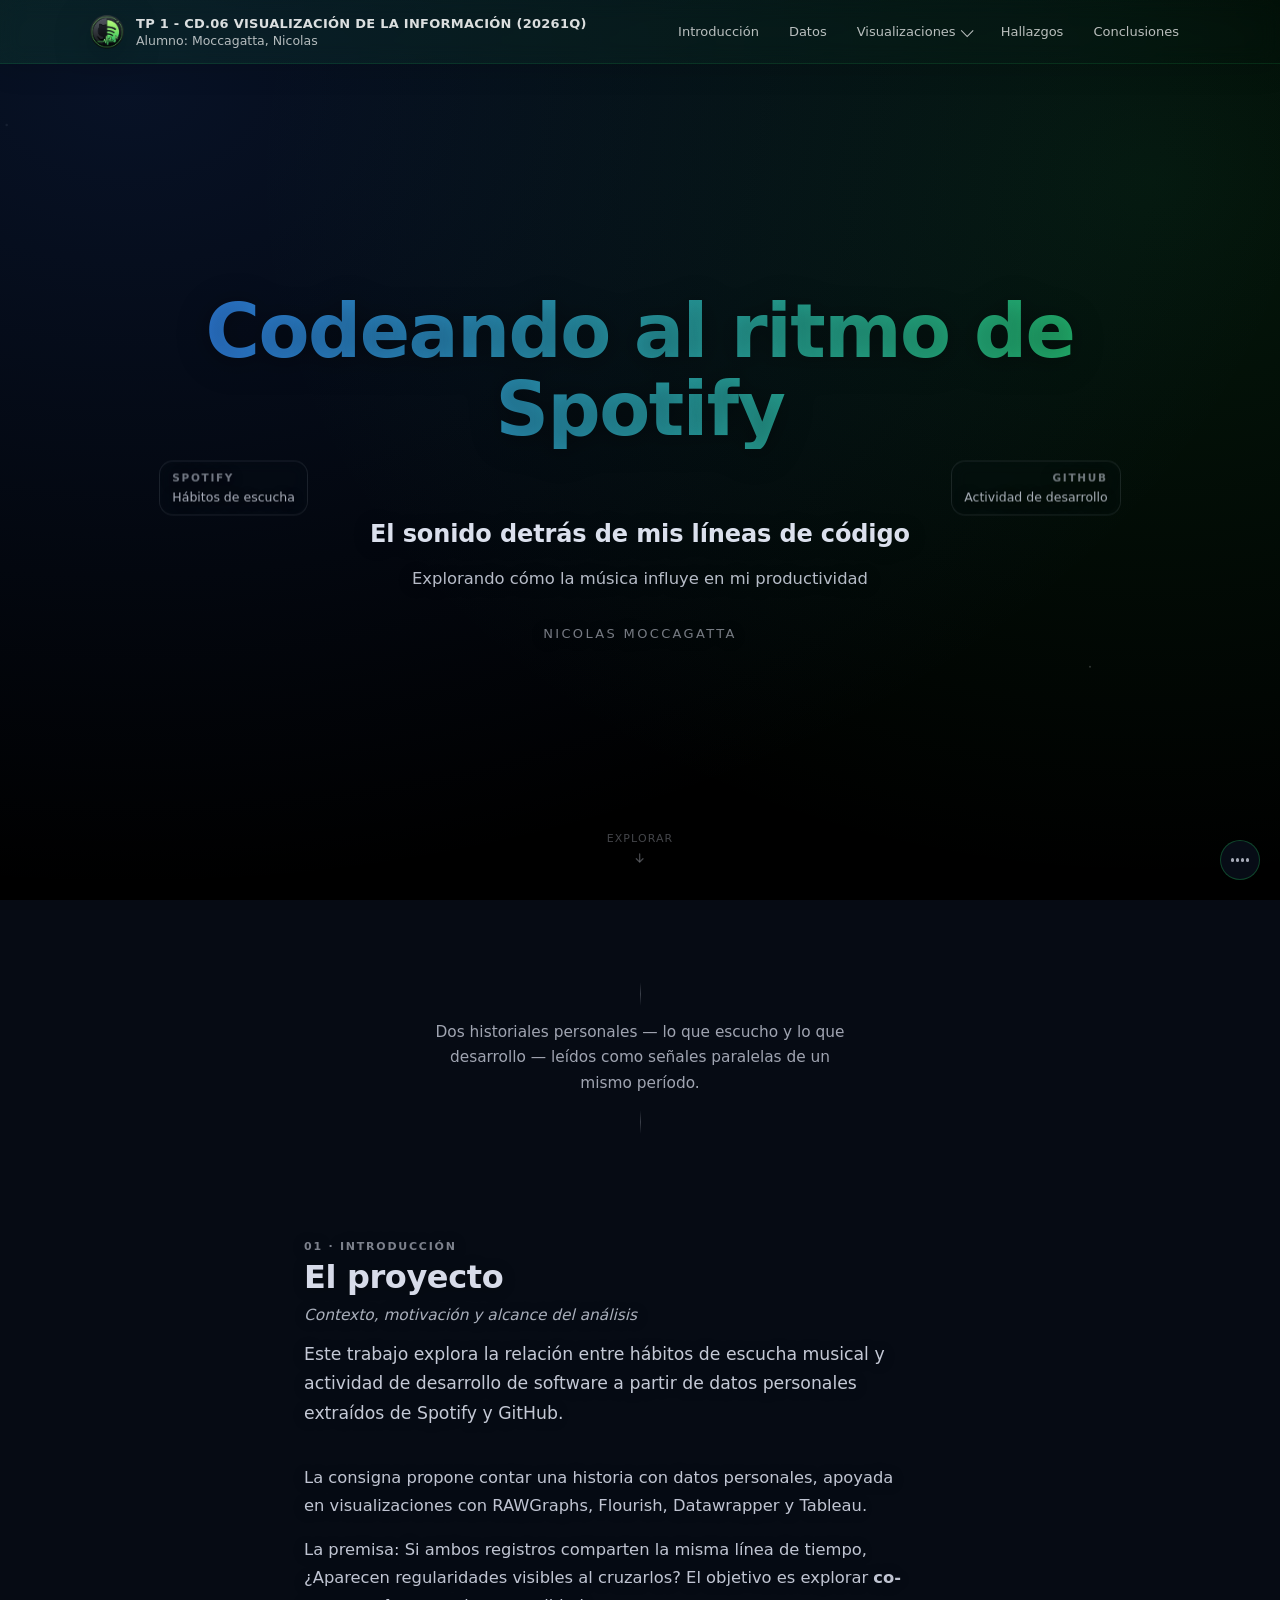
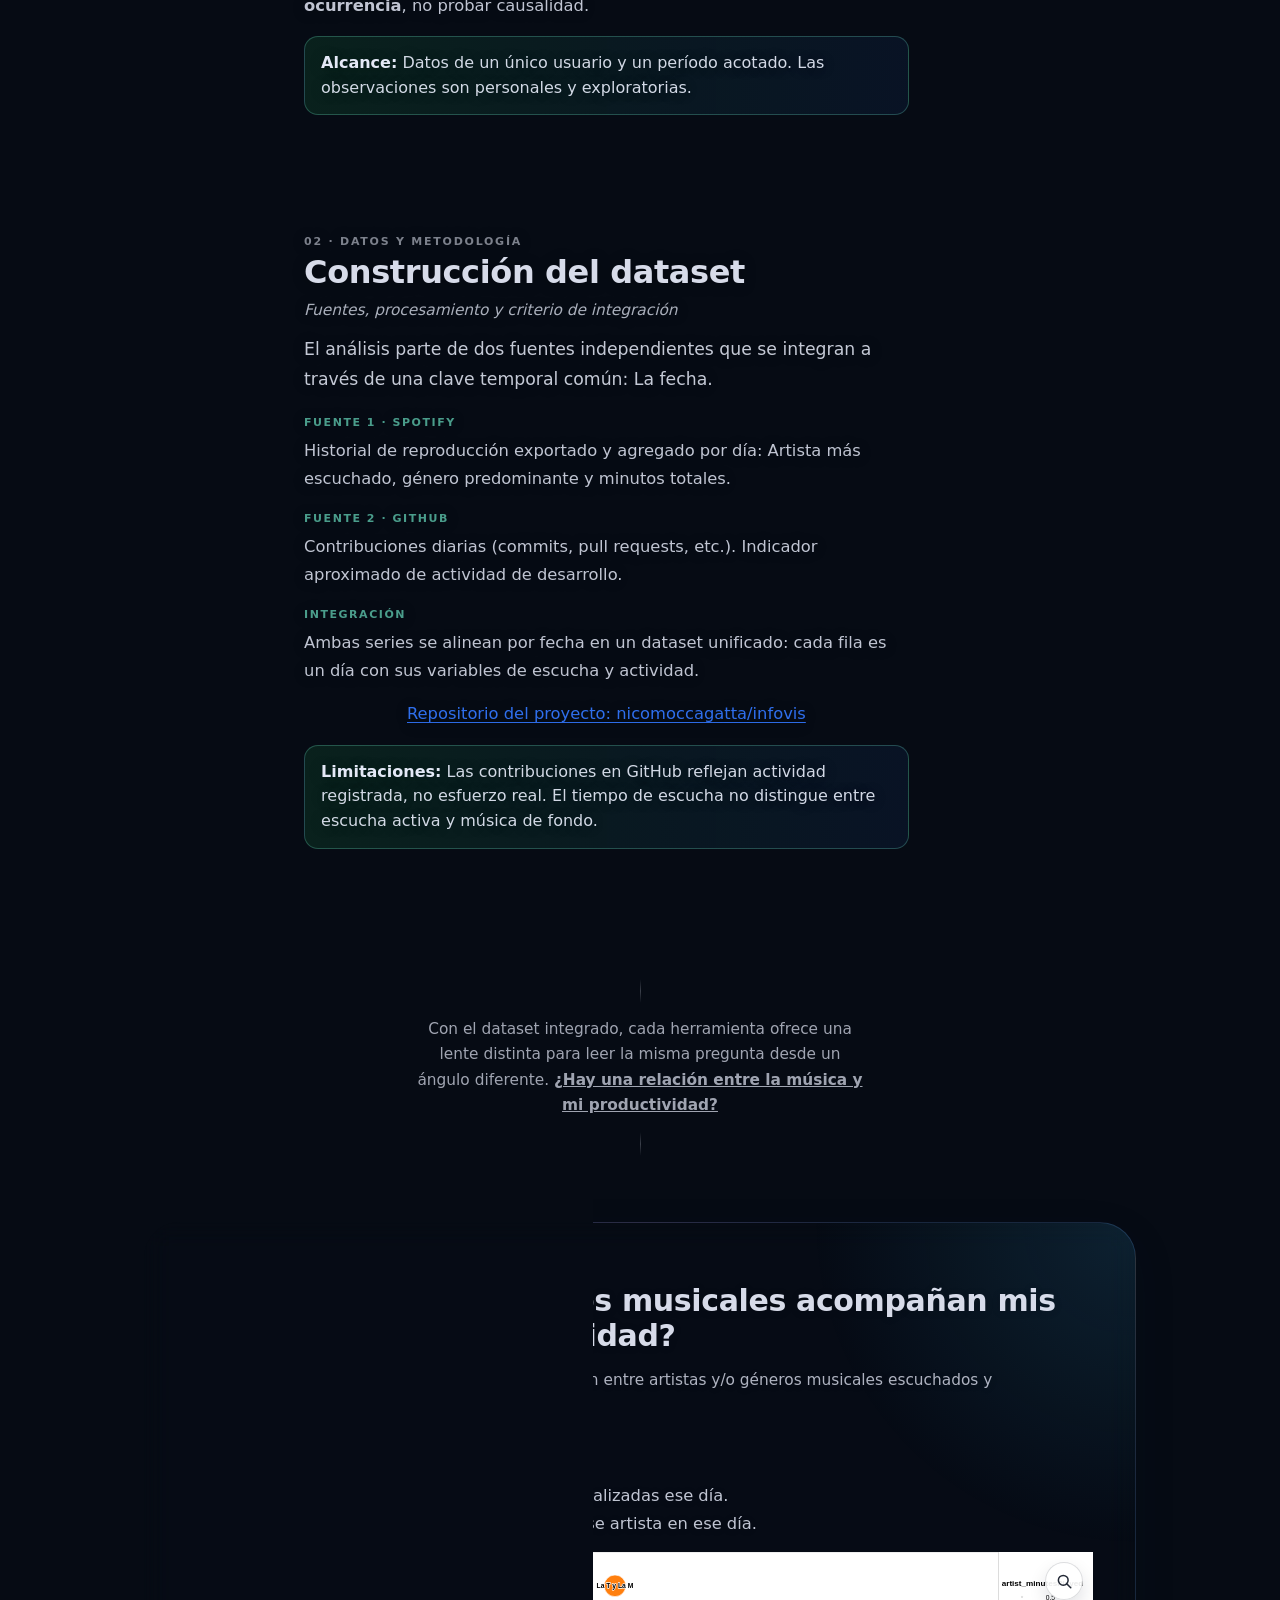
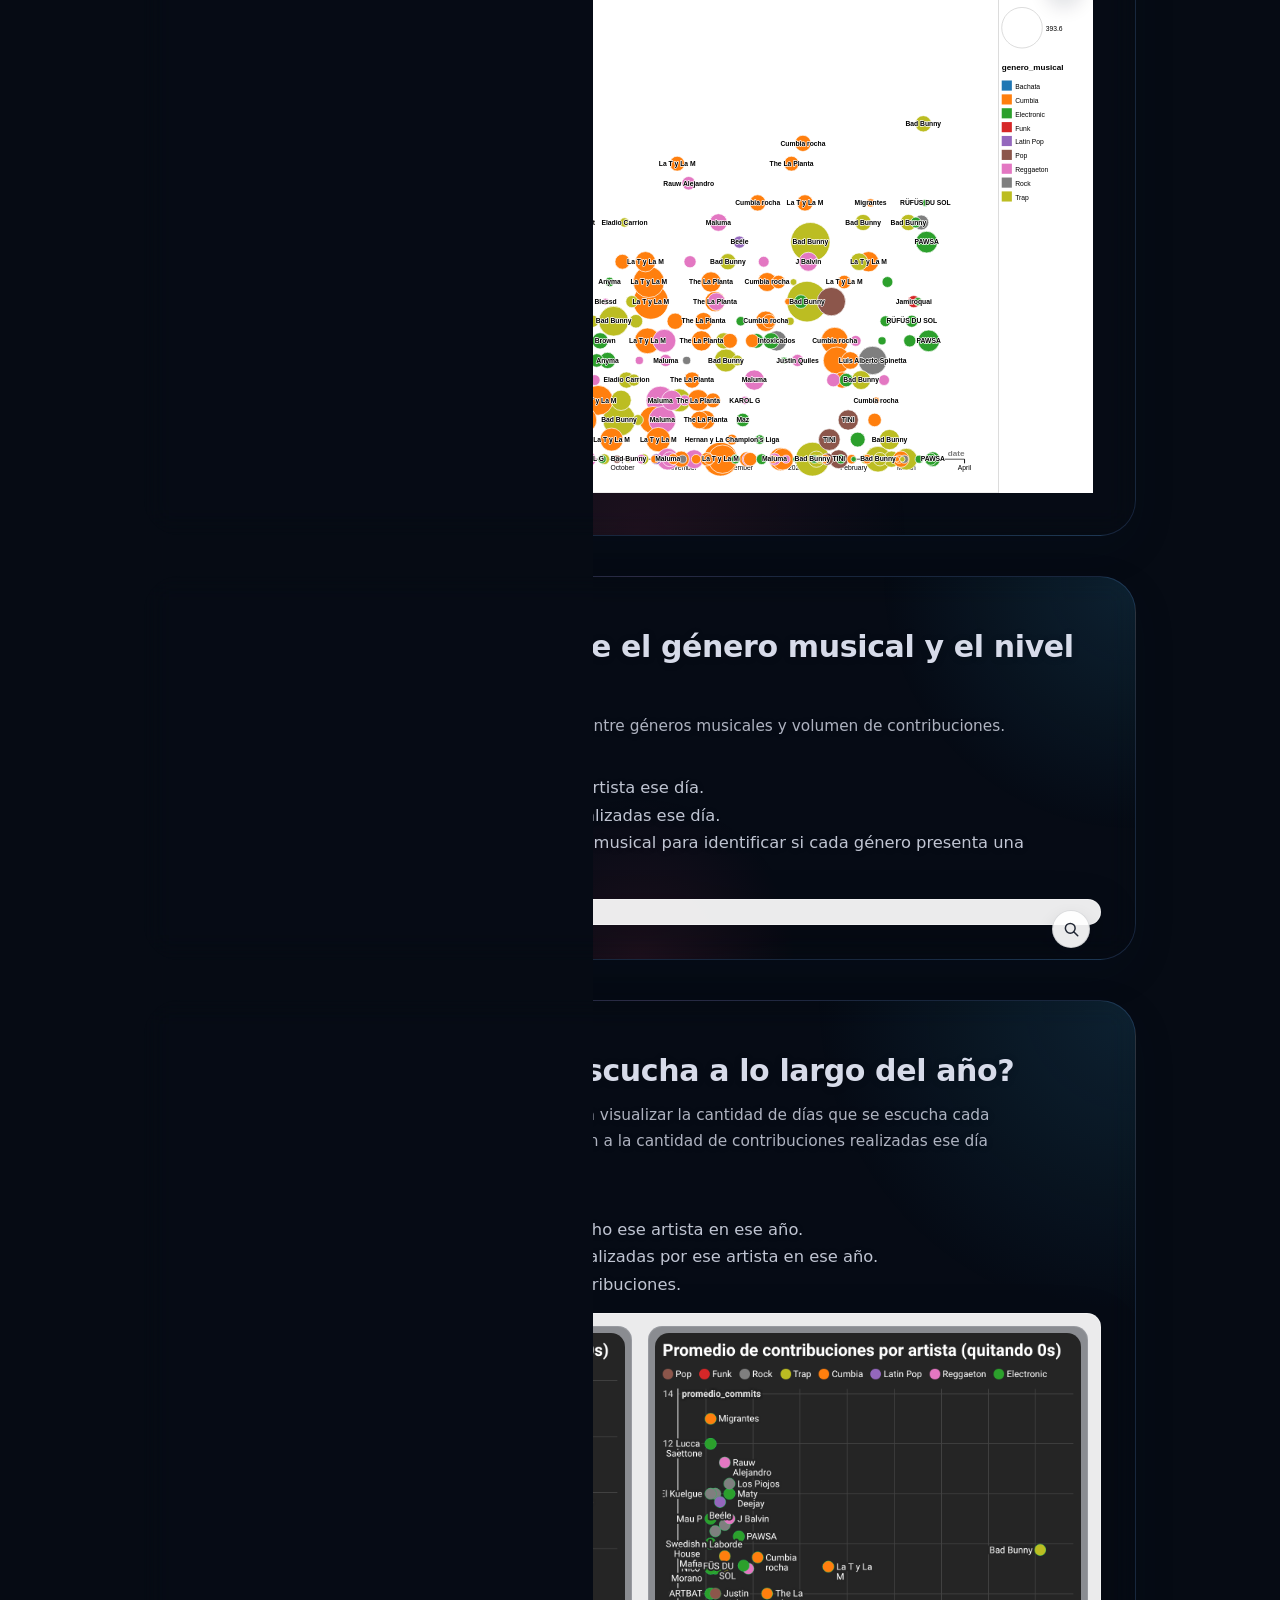
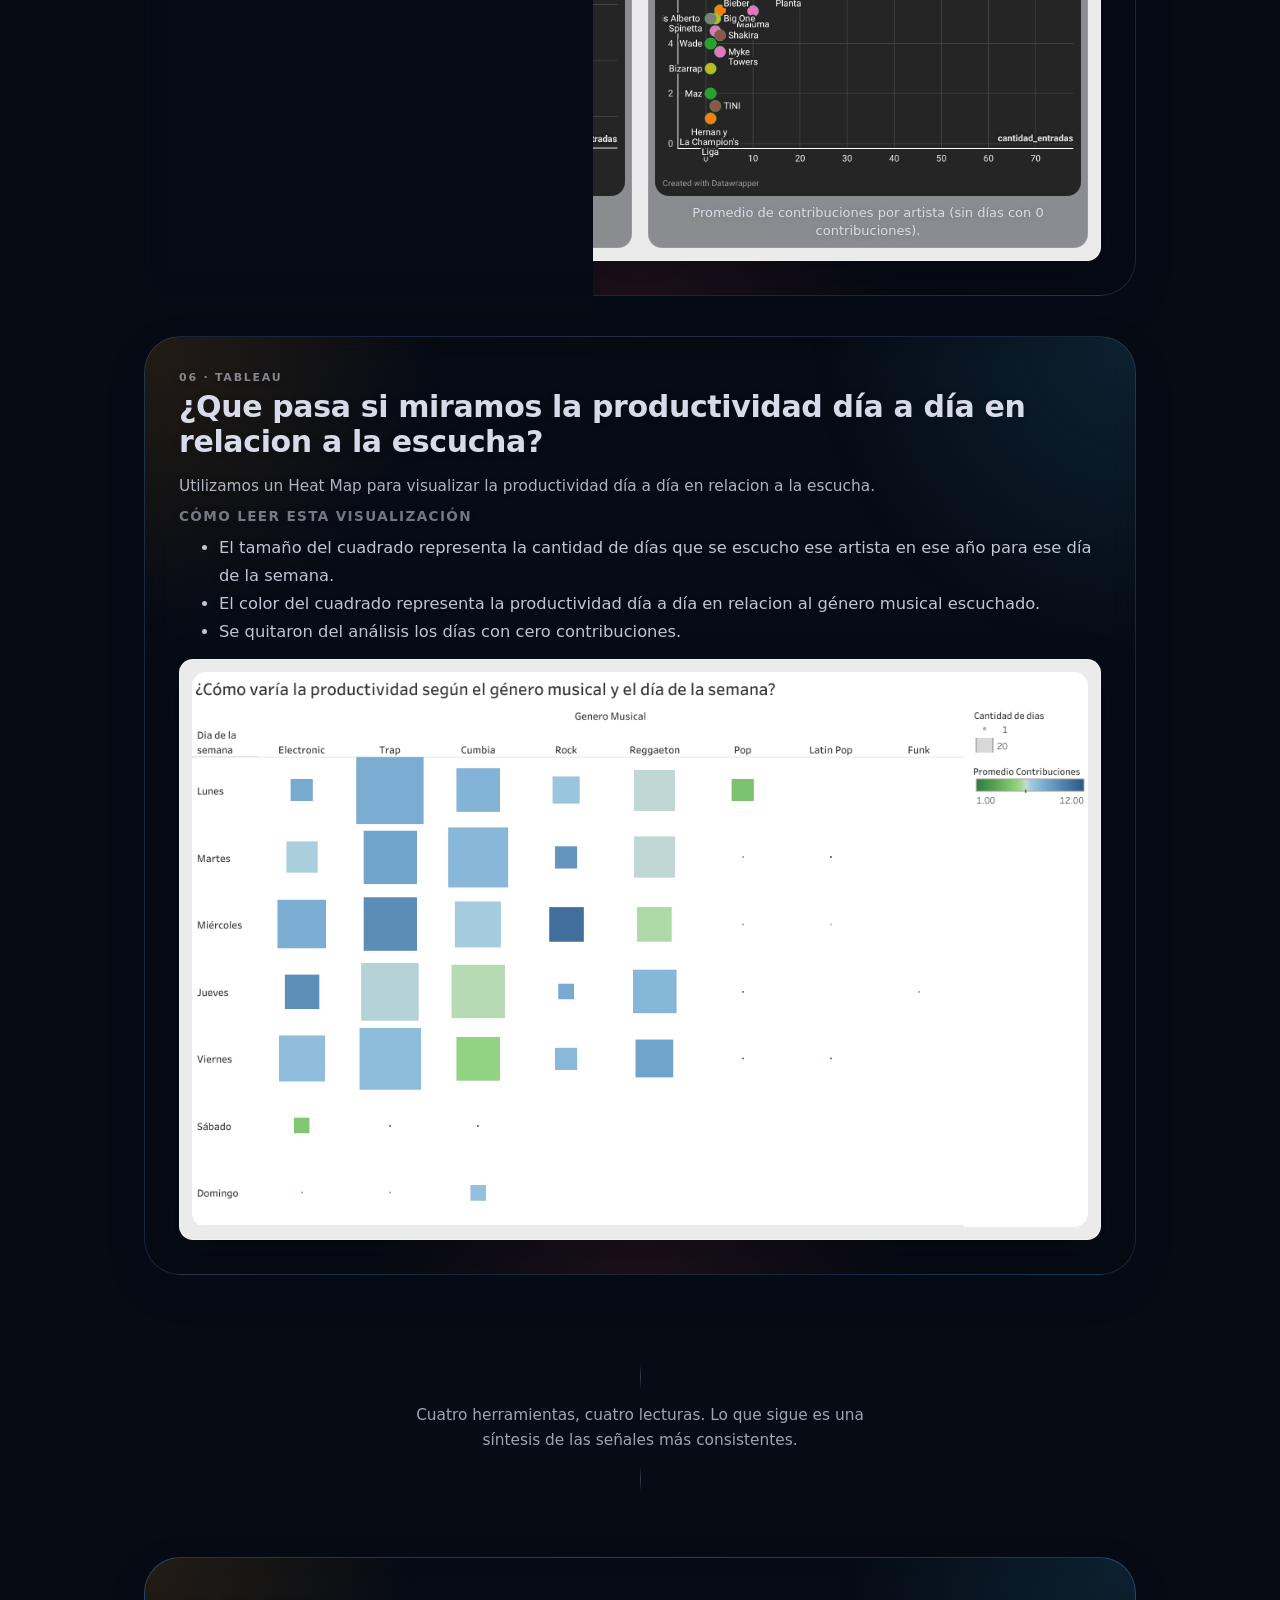
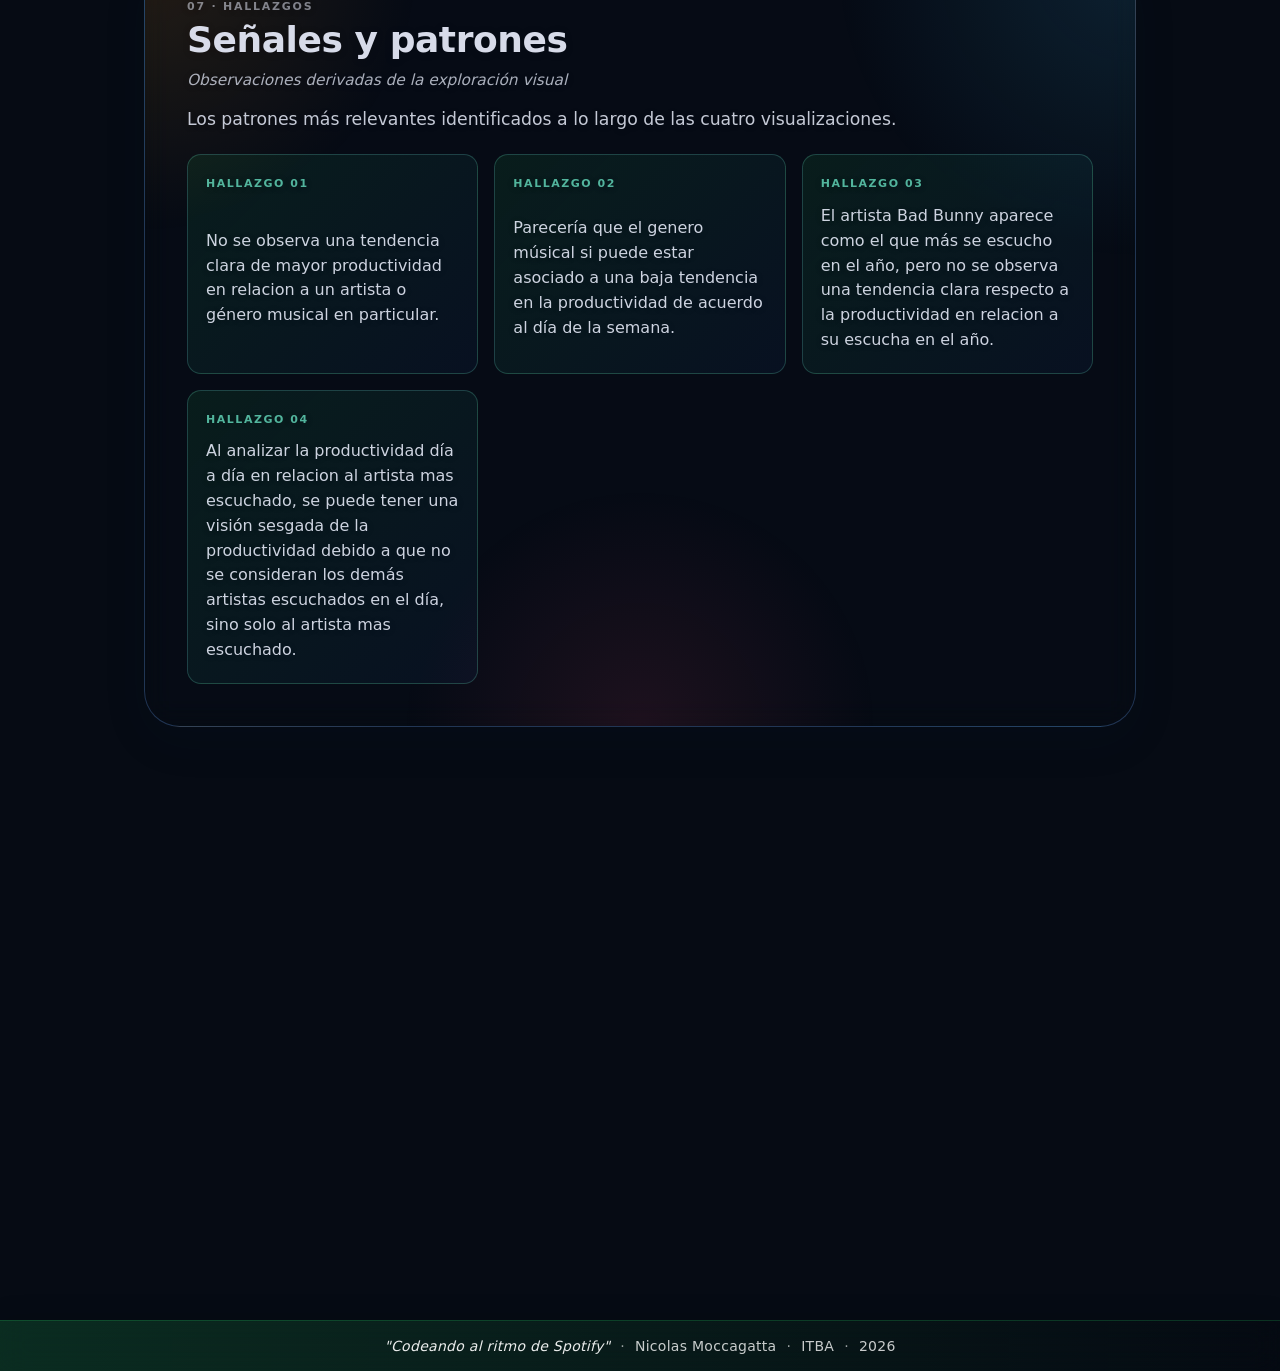
==== TP1/index.html @ 8cb349ee "Reorganize folders" ====
<!DOCTYPE html>
<html lang="es">
  <head>
    <meta charset="UTF-8" />
    <meta name="viewport" content="width=device-width, initial-scale=1.0" />
    <title>TP 1 - CD.06 Visualización de la Información (20261Q)</title>
    <link rel="icon" type="image/png" href="Assets/logo.png" sizes="32x32" />
    <link rel="stylesheet" href="../../styles.css">
    <style>
      :root {
        --bg: #060b14;
        --text: rgba(233, 238, 252, 0.92);
        --accent: #2f6fed;
        --shadow: 0 14px 40px rgba(10, 20, 40, 0.14);
        --topbar-h: 64px;
      }

      * {
        box-sizing: border-box;
      }

      body {
        margin: 0;
        min-height: 100vh;
        padding: var(--topbar-h) 0 24px;
        background-color: var(--bg);
        background-image: radial-gradient(1200px 800px at 10% 10%, rgba(47, 111, 237, 0.16), transparent),
          radial-gradient(900px 700px at 90% 20%, rgba(34, 197, 94, 0.12), transparent),
          url("Assets/bg.svg");
        background-size: auto, auto, cover;
        background-position: 0 0, 0 0, center;
        background-repeat: no-repeat, no-repeat, no-repeat;
        background-attachment: scroll, scroll, fixed;
        color: var(--text);
        font-family: ui-sans-serif, system-ui, -apple-system, Segoe UI, Roboto, Helvetica, Arial;
      }

      html {
        scroll-behavior: smooth;
        scroll-padding-top: var(--topbar-h);
      }

      ul {
        list-style-type: disc;
        margin: 0;
      }

      @media (max-width: 720px) {
        body {
          /* En móviles suele ignorarse/ser incómodo `background-attachment: fixed` */
          background-attachment: scroll, scroll, scroll;
        }
      }

      .slideshow {
        width: 80vw;
        margin: 0 auto;
      }

      .hero-intro {
        width: 100%;
        min-height: calc(100vh - var(--topbar-h) - 28px);
        position: relative;
        display: grid;
        align-content: center;
        justify-items: center;
        text-align: center;
        gap: 24px;
        padding: clamp(36px, 5vw, 72px) clamp(16px, 2.8vw, 28px) clamp(70px, 10vw, 104px);
        color: rgba(233, 238, 252, 0.92);
        text-shadow: 0 2px 20px rgba(0, 0, 0, 0.24);
      }

      .hero-intro .hero-secondary {
        width: min(760px, 100%);
        margin: 46px auto 0;
        display: grid;
        gap: 16px;
        justify-items: center;
        will-change: transform, opacity;
        animation: coverTitleIn 700ms cubic-bezier(0.22, 1, 0.36, 1) 350ms both;
      }

      .hero-intro .hero-hook {
        margin: 0;
        max-width: 34ch;
        font-size: clamp(18px, 2.1vw, 24px);
        line-height: 1.28;
        font-weight: 660;
        color: rgba(233, 238, 252, 0.94);
        letter-spacing: -0.005em;
        text-wrap: balance;
      }

      .hero-intro .hero-description {
        margin: 0;
        max-width: 52ch;
        font-size: clamp(14px, 1.28vw, 17px);
        line-height: 1.62;
        font-weight: 450;
        color: rgba(233, 238, 252, 0.78);
        text-wrap: pretty;
      }

      .hero-intro .hero-signature {
        margin: 18px 0 0;
        font-size: clamp(12px, 1.05vw, 13px);
        line-height: 1.3;
        font-weight: 520;
        letter-spacing: 0.18em;
        text-transform: uppercase;
        color: rgba(233, 238, 252, 0.5);
      }

      .hero-intro .cover-title {
        filter: drop-shadow(0 4px 16px rgba(0, 0, 0, 0.22));
      }

      .hero-rail {
        position: absolute;
        top: 50%;
        transform: translateY(-50%);
        display: grid;
        gap: 6px;
        padding: 10px 12px;
        border-radius: 14px;
        border: 1px solid rgba(233, 238, 252, 0.10);
        background: rgba(11, 18, 32, 0.11);
        backdrop-filter: blur(8px);
        text-align: left;
      }

      .hero-rail-left {
        left: clamp(8px, 1.2vw, 16px);
      }

      .hero-rail-right {
        right: clamp(8px, 1.2vw, 16px);
        text-align: right;
      }

      .hero-rail-label {
        margin: 0;
        font-size: 10.5px;
        letter-spacing: 0.16em;
        text-transform: uppercase;
        color: rgba(233, 238, 252, 0.48);
        font-weight: 650;
      }

      .hero-rail-value {
        margin: 0;
        font-size: 12.5px;
        color: rgba(233, 238, 252, 0.72);
        font-weight: 540;
      }

      .hero-scroll {
        position: absolute;
        left: 50%;
        bottom: clamp(14px, 2.2vw, 24px);
        transform: translateX(-50%);
        display: grid;
        justify-items: center;
        align-items: center;
        gap: 5px;
        padding: 2px 4px;
        color: rgba(233, 238, 252, 0.58);
        font-size: 11px;
        letter-spacing: 0.10em;
        text-transform: uppercase;
        font-weight: 520;
        text-decoration: none;
        cursor: pointer;
        transition: transform 160ms ease, color 160ms ease, opacity 160ms ease;
        opacity: 0.5;
      }

      .hero-scroll:hover {
        transform: translateX(-50%) translateY(-1px);
        color: rgba(233, 238, 252, 0.84);
        opacity: 0.82;
      }

      .hero-scroll:focus-visible {
        outline: 2px solid rgba(233, 238, 252, 0.34);
        outline-offset: 3px;
      }

      .hero-scroll svg {
        width: 16px;
        height: 16px;
        animation: heroScrollHint 2.2s ease-in-out infinite;
      }

      .topbar {
        position: fixed;
        top: 0;
        left: 0;
        right: 0;
        z-index: 50;
        height: var(--topbar-h);
        pointer-events: none; /* solo el contenido interno interactúa */
        background: linear-gradient(90deg, rgba(34, 197, 94, 0.18), rgba(0, 0, 0, 0.08));
        backdrop-filter: blur(14px);
        box-shadow: 0 18px 60px rgba(0, 0, 0, 0.22);
        border-bottom: 1px solid rgba(34, 197, 94, 0.22);
        transition: background 220ms ease, box-shadow 220ms ease, border-color 220ms ease,
          backdrop-filter 220ms ease;
      }

      body.at-top .topbar {
        background: linear-gradient(90deg, rgba(34, 197, 94, 0.10), rgba(0, 0, 0, 0.04));
        box-shadow: 0 8px 26px rgba(0, 0, 0, 0.12);
        border-bottom: 1px solid rgba(34, 197, 94, 0.14);
        backdrop-filter: blur(10px);
      }

      .topbar-inner {
        pointer-events: auto;
        height: 100%;
        width: 100%;
        max-width: 1100px;
        margin: 0 auto;
        display: flex;
        align-items: center;
        justify-content: space-between;
        gap: 14px;
      }

      .topbar-brand {
        display: flex;
        align-items: center;
        gap: 12px;
        min-width: 420px;
      }

      .topbar-logo {
        width: 34px;
        height: 34px;
        flex: 0 0 auto;
        object-fit: contain;
        filter: drop-shadow(0 8px 18px rgba(0, 0, 0, 0.25));
      }

      .topbar-brand-text {
        display: flex;
        flex-direction: column;
        gap: 2px;
      }

      .topbar-brand strong {
        font-size: 13px;
        letter-spacing: 0.02em;
        text-transform: uppercase;
        color: rgba(255, 255, 255, 0.86);
      }

      .topbar-brand span {
        font-size: 12.5px;
        color: rgba(255, 255, 255, 0.7);
      }

      .topbar-links {
        display: flex;
        flex-wrap: wrap;
        justify-content: flex-end;
        gap: 8px;
        align-items: center;
      }

      .topbar-link {
        padding: 8px 10px;
        border-radius: 999px;
        color: rgba(255, 255, 255, 0.86);
        text-decoration: none;
        border: 1px solid rgba(255, 255, 255, 0);
        transition: background 180ms ease, border-color 180ms ease, color 180ms ease;
        font-size: 13px;
        white-space: nowrap;
      }

      body.at-top .topbar-link {
        color: rgba(255, 255, 255, 0.72);
      }

      .topbar-link:hover {
        background: rgba(34, 197, 94, 0.14);
        border-color: rgba(34, 197, 94, 0.30);
      }

      .topbar-link:focus-visible {
        outline: 2px solid rgba(34, 197, 94, 0.55);
        outline-offset: 3px;
      }

      .topbar-dropdown {
        position: relative;
      }

      .topbar-dropdown-trigger {
        list-style: none;
        padding: 8px 10px;
        border-radius: 999px;
        color: rgba(255, 255, 255, 0.86);
        text-decoration: none;
        border: 1px solid rgba(255, 255, 255, 0);
        transition: background 180ms ease, border-color 180ms ease, color 180ms ease;
        font-size: 13px;
        white-space: nowrap;
        cursor: pointer;
        user-select: none;
        display: inline-flex;
        align-items: center;
        gap: 6px;
      }

      .topbar-dropdown-trigger::-webkit-details-marker {
        display: none;
      }

      .topbar-dropdown-trigger::after {
        content: "";
        width: 8px;
        height: 8px;
        border-right: 1.8px solid currentColor;
        border-bottom: 1.8px solid currentColor;
        transform: rotate(45deg) translateY(-1px);
        transition: transform 140ms ease;
      }

      .topbar-dropdown[open] .topbar-dropdown-trigger::after {
        transform: rotate(-135deg) translateY(-1px);
      }

      .topbar-dropdown-trigger:hover {
        background: rgba(34, 197, 94, 0.14);
        border-color: rgba(34, 197, 94, 0.30);
      }

      .topbar-dropdown-trigger:focus-visible {
        outline: 2px solid rgba(34, 197, 94, 0.55);
        outline-offset: 3px;
      }

      .topbar-dropdown-menu {
        position: absolute;
        top: calc(100% + 8px);
        right: 0;
        min-width: 180px;
        padding: 8px;
        border-radius: 14px;
        border: 1px solid rgba(233, 238, 252, 0.14);
        background: rgba(11, 18, 32, 0.92);
        backdrop-filter: blur(12px);
        box-shadow: 0 16px 30px rgba(0, 0, 0, 0.28);
        display: grid;
        gap: 4px;
        z-index: 80;
        animation: dropdownReveal 180ms cubic-bezier(0.16, 1, 0.3, 1) both;
      }

      @keyframes dropdownReveal {
        from {
          opacity: 0;
          transform: translateY(-6px) scale(0.97);
        }
        to {
          opacity: 1;
          transform: translateY(0) scale(1);
        }
      }

      .topbar-dropdown-item {
        color: rgba(233, 238, 252, 0.84);
        text-decoration: none;
        font-size: 13px;
        line-height: 1.2;
        padding: 8px 10px;
        border-radius: 10px;
        border: 1px solid transparent;
        transition: background 140ms ease, border-color 140ms ease, color 140ms ease;
      }

      .topbar-dropdown-item:hover {
        background: rgba(34, 197, 94, 0.14);
        border-color: rgba(34, 197, 94, 0.24);
        color: rgba(255, 255, 255, 0.94);
      }

      .topbar-dropdown-item:focus-visible {
        outline: 2px solid rgba(34, 197, 94, 0.55);
        outline-offset: 2px;
      }

      body.at-top .topbar-dropdown-trigger {
        color: rgba(255, 255, 255, 0.72);
      }

      @media (min-width: 901px) {
        .topbar-dropdown:hover .topbar-dropdown-menu {
          display: grid;
        }
      }

      @media (max-width: 1050px) {
        .topbar-inner {
          gap: 10px;
        }
        .topbar-brand {
          min-width: 280px;
        }
        .topbar-brand strong {
          font-size: 12px;
        }
        .topbar-brand span {
          font-size: 11.5px;
        }
        .topbar-links {
          gap: 6px;
        }
      }

      @media (max-width: 720px) {
        .topbar {
          height: auto;
          min-height: 54px;
        }
        .topbar-inner {
          align-items: flex-start;
          padding: 10px 12px;
          max-width: 100%;
        }
        .topbar-brand {
          min-width: 0;
        }
        .topbar-links {
          width: 100%;
          justify-content: flex-start;
          row-gap: 6px;
        }
        .topbar-dropdown-menu {
          position: static;
          margin-top: 6px;
          width: 100%;
          min-width: 0;
        }
      }

      .ppt-footer {
        margin: 40px 0 0;
        width: 100vw;
        position: relative;
        left: 50%;
        transform: translateX(-50%);
        display: flex;
        justify-content: center;
        padding: 16px 18px;
        background: linear-gradient(90deg, rgba(34, 197, 94, 0.18), rgba(0, 0, 0, 0.08));
        backdrop-filter: blur(14px);
        box-shadow: 0 -4px 24px rgba(0, 0, 0, 0.12);
        border-top: 1px solid rgba(34, 197, 94, 0.22);
      }

      .ppt-footer-text {
        margin: 0;
        display: flex;
        flex-wrap: wrap;
        justify-content: center;
        align-items: center;
        gap: 10px;
        font-size: clamp(12px, 1.2vw, 14px);
        line-height: 1.3;
        color: rgba(255, 255, 255, 0.78);
        font-weight: 520;
        text-align: center;
        letter-spacing: 0.02em;
      }

      .ppt-footer-quote {
        color: rgba(255, 255, 255, 0.92);
      }

      .ppt-footer-sep {
        color: rgba(255, 255, 255, 0.6);
      }

      .sections {
        width: 100%;
        position: relative;
        display: grid;
        gap: 40px;
        padding: 20px 16px;
      }

      .narrative-bridge {
        text-align: center;
        display: grid;
        justify-items: center;
        gap: 14px;
        padding: clamp(22px, 3vw, 38px) clamp(14px, 2vw, 22px);
        color: rgba(233, 238, 252, 0.82);
      }

      .narrative-bridge .bridge-line {
        width: 1px;
        height: 24px;
        background: linear-gradient(to bottom, transparent, rgba(233, 238, 252, 0.24), transparent);
      }

      .narrative-bridge .bridge-text {
        margin: 0;
        max-width: 48ch;
        font-size: clamp(13.5px, 1.2vw, 16px);
        line-height: 1.65;
        font-weight: 440;
        color: rgba(233, 238, 252, 0.68);
        text-wrap: pretty;
      }

      .section .content:has(.findings-grid) {
        width: 100%;
        max-width: none;
      }

      .findings-grid {
        display: grid;
        grid-template-columns: repeat(auto-fit, minmax(240px, 1fr));
        gap: 16px;
        width: 100%;
      }

      .finding-card {
        padding: 20px 18px;
        border-radius: 14px;
        border: 1px solid rgba(120, 255, 220, 0.2);
        background: linear-gradient(
          135deg,
          rgba(34, 197, 94, 0.1),
          rgba(47, 111, 237, 0.06)
        );
        display: grid;
        gap: 10px;
        transition: transform 0.32s cubic-bezier(0.16, 1, 0.3, 1),
                    border-color 0.32s ease,
                    box-shadow 0.32s ease;
      }

      .finding-card:hover {
        transform: translateY(-2px);
        border-color: rgba(120, 255, 220, 0.32);
        box-shadow: 0 6px 20px rgba(34, 197, 94, 0.10);
      }

      .finding-number {
        margin: 0;
        font-size: 11px;
        letter-spacing: 0.14em;
        text-transform: uppercase;
        font-weight: 700;
        color: rgba(120, 255, 220, 0.68);
      }

      .finding-text {
        margin: 0;
        font-size: 1rem;
        line-height: 1.55;
        color: rgba(233, 238, 252, 0.88);
      }

      .closing-headline {
        margin: 10px 0 0;
        max-width: 48ch;
        font-size: clamp(20px, 2.4vw, 30px);
        line-height: 1.2;
        font-weight: 720;
        color: rgba(233, 238, 252, 0.95);
        letter-spacing: -0.01em;
        text-wrap: balance;
      }

      .closing-body {
        margin: 0;
        font-size: clamp(15px, 1.35vw, 18px);
        line-height: 1.7;
        color: rgba(233, 238, 252, 0.82);
        font-weight: 480;
      }

      .closing-quote {
        padding: 14px 16px;
        border-left: 3px solid rgba(120, 255, 220, 0.5);
        background: rgba(34, 197, 94, 0.08);
        border-radius: 0 14px 14px 0;
        font-size: 1rem;
        line-height: 1.6;
        color: rgba(233, 238, 252, 0.92);
        font-style: italic;
      }

      .section {
        position: relative;
        padding: clamp(26px, 3.6vw, 42px);
        display: grid;
        align-content: start;
        gap: 6px;
        pointer-events: auto;
        scroll-margin-top: var(--topbar-h);
        background: radial-gradient(
            circle at top left,
            rgba(255, 159, 28, 0.12),
            transparent 22%
          ),
          radial-gradient(
            circle at top right,
            rgba(56, 174, 226, 0.14),
            transparent 24%
          ),
          radial-gradient(
            circle at bottom center,
            rgba(239, 71, 111, 0.1),
            transparent 26%
          );
        backdrop-filter: blur(14px) saturate(1.06);
        border: 1px solid rgba(110, 168, 254, 0.28);
        border-radius: 36px;
        box-shadow: var(--shadow);
        overflow: hidden;
        color: rgba(233, 238, 252, 0.92);
        text-shadow: 0 1px 8px rgba(0, 0, 0, 0.14);
      }

      .section h1 {
        margin: 0;
        font-size: clamp(24px, 2.9vw, 36px);
        line-height: 1.15;
        color: rgba(233, 238, 252, 0.92);
        letter-spacing: -0.012em;
      }

      .section .meta {
        margin-top: 2px;
        color: rgba(233, 238, 252, 0.72);
        font-size: 0.96rem;
        line-height: 1.45;
        font-style: italic;
      }

      .section .content {
        margin: 14px 0 0;
        color: rgba(233, 238, 252, 0.82);
        font-size: 1.02rem;
        line-height: 1.7;
        width: 90%;
      }

      .section .content > * + * {
        margin-top: 16px;
      }

      .section-kicker {
        margin: 0;
        font-size: 11px;
        letter-spacing: 0.16em;
        text-transform: uppercase;
        font-weight: 700;
        color: rgba(233, 238, 252, 0.52);
      }

      .section-lead {
        margin: 8px 0 0;
        width: 90%;
        font-size: clamp(15px, 1.35vw, 18px);
        line-height: 1.7;
        color: rgba(233, 238, 252, 0.84);
        font-weight: 500;
      }

      .insight-callout {
        margin: 0;
        padding: 14px 16px;
        border-radius: 14px;
        border: 1px solid rgba(120, 255, 220, 0.24);
        background: linear-gradient(
          90deg,
          rgba(34, 197, 94, 0.12),
          rgba(47, 111, 237, 0.08)
        );
        color: rgba(233, 238, 252, 0.9);
        font-size: 1rem;
        line-height: 1.55;
      }

      .insight-callout strong {
        color: rgba(233, 238, 252, 0.98);
      }

      .viz-shell {
        margin-top: 6px;
        width: 100%;
        padding: 16px;
        border-radius: 18px;
        border: 1px solid rgba(233, 238, 252, 0.14);
        background: rgba(11, 18, 32, 0.18);
        box-shadow: inset 0 1px 0 rgba(233, 238, 252, 0.06),
                    0 4px 20px rgba(0, 0, 0, 0.08);
      }

      .viz-header {
        display: grid;
        gap: 6px;
        margin-bottom: 10px;
      }

      .viz-title {
        margin: 0;
        font-size: 0.85rem;
        letter-spacing: 0.1em;
        text-transform: uppercase;
        color: rgba(233, 238, 252, 0.48);
        font-weight: 600;
      }

      .viz-insight {
        margin: 0;
        font-size: 0.95rem;
        line-height: 1.55;
        color: rgba(233, 238, 252, 0.74);
        font-style: italic;
      }

      .content-center {
        text-align: center;
      }

      .tool-link {
        color: var(--accent);
        text-decoration: underline;
        text-underline-offset: 3px;
        transition: color 160ms ease, text-underline-offset 160ms ease;
      }

      .tool-link:hover {
        color: rgba(120, 255, 220, 0.92);
        text-underline-offset: 5px;
      }

      .section .meta a {
        color: var(--accent);
        font-weight: 650;
        text-decoration: underline;
        text-underline-offset: 3px;
      }

      .rawgraph-link {
        display: grid;
        place-items: center;
        width: 100%;
        text-decoration: none;
        color: inherit;
      }

      .rawgraph-img {
        width: min(980px, 100%);
        height: auto;
        max-height: 420px;
        object-fit: contain;
        user-select: none;
        pointer-events: none;
      }

      .cover-title {
        font-size: clamp(40px, 5.8vw, 96px);
        line-height: 1.05;
        margin: 0;
        font-weight: 800;
        letter-spacing: -0.02em;
        background: linear-gradient(
          90deg,
          rgba(47, 111, 237, 0.95),
          rgba(34, 197, 94, 0.92),
          rgba(120, 255, 220, 0.95)
        );
        background-size: 260% 260%;
        background-position: 10% 50%;
        -webkit-background-clip: text;
        background-clip: text;
        color: transparent;
        will-change: background-position, transform, opacity;
        animation: coverTitleIn 800ms cubic-bezier(0.22, 1, 0.36, 1) both,
          coverTitleGradient 10s linear infinite,
          coverTitleFloat 5.6s ease-in-out infinite;
      }

      @keyframes coverTitleIn {
        from {
          opacity: 0;
          transform: translateY(20px) scale(0.98);
        }
        to {
          opacity: 1;
          transform: translateY(0) scale(1);
        }
      }

      @keyframes coverTitleGradient {
        0% {
          background-position: 10% 50%;
        }
        50% {
          background-position: 90% 52%;
        }
        100% {
          background-position: 10% 50%;
        }
      }

      @keyframes coverTitleFloat {
        0% {
          transform: translateY(0px);
        }
        50% {
          transform: translateY(-3px);
        }
        100% {
          transform: translateY(0px);
        }
      }

      @keyframes heroScrollHint {
        0%,
        100% {
          transform: translateY(0px);
          opacity: 0.45;
        }
        50% {
          transform: translateY(5px);
          opacity: 1;
        }
      }

      @media (prefers-reduced-motion: reduce) {
        .cover-title,
        .hero-intro .hero-secondary,
        .hero-scroll svg {
          animation: none;
        }
      }

      @media (max-width: 1024px) {
        .hero-rail {
          display: none;
        }
      }

      /* Sección RAWGraphs: hace que el SVG use la mayor altura disponible */
      .rawgraph-section {
        display: flex;
        flex-direction: column;
        align-items: stretch;
      }

      .rawgraph-section .content {
        margin-top: 0;
        display: block;
        width: 100%;
        max-width: none;
      }

      .rawgraph-section .rawgraph-link {
        height: auto;
        min-height: 0;
        display: flex;
        align-items: center;
        justify-content: center;
        overflow: visible;
        position: relative;
        cursor: default;
      }

      .rawgraph-section .rawgraph-img {
        width: auto;
        height: auto;
        display: block;
        max-width: 100%;
        max-height: 100%;
        object-fit: contain;
      }

      /* Secciones de embeds (Flourish / Datawrapper / Tableau) */
      .embed-section {
        display: grid;
        grid-template-rows: auto auto 1fr;
        align-items: stretch;
        gap: 6px;
        min-height: 0;
        padding: clamp(22px, 3vw, 34px);
      }

      .embed-section .content {
        margin-top: 0;
        display: grid;
        gap: 14px;
        max-width: none;
        width: 100%;
        min-height: 0;
        align-items: stretch;
      }

      .embed-hint {
        margin: 0;
        font-size: 0.98rem;
        line-height: 1.35;
        color: rgba(233, 238, 252, 0.68);
      }

      .viz-frame {
        width: 100%;
        height: auto;
        min-height: 320px;
        border: 1px solid rgba(233, 238, 252, 0.1);
        border-radius: 14px;
        background: rgba(11, 18, 32, 0.24);
      }

      .embed-viz-link {
        display: block;
        width: 100%;
        height: 100%;
        text-decoration: none;
        color: inherit;
      }

      .embed-viz-link:focus-visible {
        outline: 2px solid rgba(47, 111, 237, 0.85);
        outline-offset: 4px;
        border-radius: 14px;
      }

      .embed-section .viz-surface {
        width: 100%;
        height: auto;
        min-height: 0;
        position: relative;
        overflow: visible;
        border-radius: 14px;
      }

      .embed-section .viz-surface .flourish-embed,
      .embed-section .viz-surface iframe,
      .embed-section .viz-surface img {
        width: 100%;
        height: auto;
        border: 0;
        display: block;
        border-radius: 14px;
      }

      .embed-section .viz-surface--datawrapper img {
        width: 100%;
        height: 100%;
        max-height: 100%;
        object-fit: contain;
      }

      .datawrapper-gallery {
        display: grid;
        grid-template-columns: repeat(2, minmax(0, 1fr));
        gap: 16px;
        align-items: stretch;
      }

      .datawrapper-card {
        margin: 0;
        padding: 6px;
        border-radius: 14px;
        background: rgba(6, 11, 20, 0.42);
        border: 1px solid rgba(233, 238, 252, 0.14);
        display: grid;
        grid-template-rows: 1fr auto;
        gap: 8px;
      }

      .datawrapper-card .embed-viz-link {
        min-height: clamp(280px, 34vw, 420px);
        display: flex;
        align-items: center;
        justify-content: center;
      }

      .datawrapper-caption {
        margin: 0 4px 2px;
        font-size: 13px;
        line-height: 1.35;
        color: rgba(233, 238, 252, 0.82);
        text-align: center;
      }

      #datawrapper .viz-header {
        margin-left: auto;
        margin-right: auto;
      }

      @media (max-width: 980px) {
        .datawrapper-gallery {
          grid-template-columns: 1fr;
        }
      }

      /* Datawrapper define altura del iframe; height:100% aquí rompe el tamaño real y el fit */
      .embed-section .viz-surface [id^="datawrapper-vis-"] iframe {
        height: auto;
        max-height: none;
      }

      .embed-section .viz-surface [id^="datawrapper-vis-"] {
        width: 100%;
      }

      .datawrapper-fit-outer {
        position: relative;
        width: 100%;
        height: auto;
        min-height: 420px;
        border-radius: 14px;
        overflow: hidden;
      }

      .datawrapper-fit-inner {
        position: relative;
        top: auto;
        left: auto;
        width: 100%;
        transform: none;
        transform-origin: initial;
      }

      .zoom-btn {
        position: absolute;
        top: 10px;
        right: 10px;
        width: 38px;
        height: 38px;
        border-radius: 999px;
        display: grid;
        place-items: center;
        background: rgba(255, 255, 255, 0.92);
        border: 1px solid rgba(11, 18, 32, 0.14);
        color: rgba(11, 18, 32, 0.9);
        box-shadow: 0 8px 18px rgba(10, 20, 40, 0.12);
        z-index: 8;
        transition: background 160ms ease, box-shadow 160ms ease;
      }

      .zoom-btn:hover {
        background: rgba(255, 255, 255, 1);
        box-shadow: 0 6px 18px rgba(10, 20, 40, 0.14);
      }

      .zoom-btn:focus-visible {
        outline: 2px solid rgba(47, 111, 237, 0.9);
        outline-offset: 2px;
      }

      .rawgraph-zoom {
        cursor: pointer;
      }

      /* ── Editorial sections: lightweight, no card ── */

      .section-editorial {
        background: none;
        backdrop-filter: none;
        border: none;
        border-radius: 0;
        box-shadow: none;
        overflow: visible;
        text-shadow: 0 1px 14px rgba(0, 0, 0, 0.32);
        padding: clamp(24px, 3.2vw, 40px) 0;
        max-width: 66ch;
        margin-left: auto;
        margin-right: auto;
      }

      .section-editorial h1 {
        font-size: clamp(22px, 2.6vw, 32px);
      }

      .data-sources {
        display: grid;
        gap: 18px;
      }

      .data-source {
        display: grid;
        gap: 4px;
      }

      .data-source-label {
        margin: 0;
        font-size: 11px;
        letter-spacing: 0.14em;
        text-transform: uppercase;
        font-weight: 700;
        color: rgba(120, 255, 220, 0.6);
      }

      .data-source-desc {
        margin: 0;
        font-size: 1.02rem;
        line-height: 1.7;
        color: rgba(233, 238, 252, 0.82);
      }

      /* ── Viz sections: strip inner shell to reduce double-boxing ── */

      .rawgraph-section .viz-shell,
      .embed-section .viz-shell {
        border: none;
        background: transparent;
        box-shadow: none;
        padding: 0;
        margin-top: 0;
        border-radius: 0;
      }

      .rawgraph-section .viz-header,
      .embed-section .viz-header {
        margin-bottom: 14px;
        padding: 0;
      }

      .rawgraph-section,
      .embed-section {
        border-color: rgba(110, 168, 254, 0.18);
      }

      .rawgraph-section h1,
      .embed-section h1 {
        font-size: clamp(20px, 2.4vw, 30px);
      }

      .rawgraph-section .section-lead,
      .embed-section .section-lead {
        font-size: clamp(14px, 1.2vw, 16px);
        color: rgba(233, 238, 252, 0.74);
        font-weight: 460;
      }

      .section-closing {
        border-color: rgba(120, 255, 220, 0.28);
        background: radial-gradient(
            circle at top left,
            rgba(34, 197, 94, 0.18),
            transparent 22%
          ),
          radial-gradient(
            circle at bottom right,
            rgba(47, 111, 237, 0.16),
            transparent 24%
          ),
          rgba(11, 18, 32, 0.12);
        gap: 6px;
        padding: clamp(30px, 4vw, 50px);
      }

      /* ── Scroll reveal system ── */

      [data-reveal] {
        opacity: 0;
        transform: translateY(18px);
        transition: opacity 0.82s cubic-bezier(0.16, 1, 0.3, 1),
                    transform 0.82s cubic-bezier(0.16, 1, 0.3, 1);
      }

      [data-reveal].revealed {
        opacity: 1;
        transform: none;
      }

      [data-reveal-stagger] > * {
        opacity: 0;
        transform: translateY(12px);
        transition: opacity 0.6s cubic-bezier(0.16, 1, 0.3, 1),
                    transform 0.6s cubic-bezier(0.16, 1, 0.3, 1);
      }

      [data-reveal-stagger].revealed > * {
        opacity: 1;
        transform: none;
      }

      [data-reveal-stagger].revealed > *:nth-child(1) { transition-delay: 0ms; }
      [data-reveal-stagger].revealed > *:nth-child(2) { transition-delay: 80ms; }
      [data-reveal-stagger].revealed > *:nth-child(3) { transition-delay: 180ms; }
      [data-reveal-stagger].revealed > *:nth-child(4) { transition-delay: 300ms; }
      [data-reveal-stagger].revealed > *:nth-child(5) { transition-delay: 440ms; }

      .narrative-bridge[data-reveal] {
        transform: translateY(12px);
        transition-duration: 0.6s;
      }

      .section-closing[data-reveal] {
        transform: translateY(24px) scale(0.995);
        transition-duration: 1s;
      }

      @media (prefers-reduced-motion: reduce) {
        [data-reveal],
        [data-reveal-stagger] > * {
          opacity: 1;
          transform: none;
          transition: none;
        }
        .finding-card,
        .hero-scroll {
          transition: none;
        }
        .finding-card:hover,
        .hero-scroll:hover {
          transform: none;
        }
      }

      .scroll-progress {
        position: fixed;
        top: 0;
        left: 0;
        width: 100%;
        height: 2px;
        z-index: 60;
        background: linear-gradient(90deg, rgba(34, 197, 94, 0.9), rgba(47, 111, 237, 0.85), rgba(120, 255, 220, 0.9));
        transform-origin: left;
        transform: scaleX(0);
        will-change: transform;
        pointer-events: none;
      }

      .music-toggle {
        position: fixed;
        bottom: 20px;
        right: 20px;
        z-index: 55;
        width: 40px;
        height: 40px;
        border-radius: 999px;
        border: 1px solid rgba(34, 197, 94, 0.3);
        background: rgba(11, 18, 32, 0.7);
        backdrop-filter: blur(10px);
        color: rgba(233, 238, 252, 0.7);
        display: grid;
        place-items: center;
        cursor: pointer;
        transition: border-color 160ms ease, color 160ms ease, background 160ms ease;
        padding: 0;
        outline: none;
        -webkit-appearance: none;
        appearance: none;
      }

      .music-toggle:hover {
        border-color: rgba(34, 197, 94, 0.55);
        color: rgba(233, 238, 252, 0.95);
        background: rgba(11, 18, 32, 0.85);
      }

      .music-toggle:focus-visible {
        outline: 2px solid rgba(34, 197, 94, 0.55);
        outline-offset: 3px;
      }

      .music-toggle .bars {
        display: flex;
        align-items: center;
        gap: 2.5px;
        height: 14px;
      }

      .music-toggle .bar {
        width: 2.5px;
        border-radius: 2px;
        background: currentColor;
        height: 4px;
        transition: height 300ms ease;
      }

      .music-toggle.playing .bar {
        animation: musicBar 0.8s ease-in-out infinite alternate;
      }

      .music-toggle.playing .bar:nth-child(1) { animation-delay: 0ms; }
      .music-toggle.playing .bar:nth-child(2) { animation-delay: 150ms; }
      .music-toggle.playing .bar:nth-child(3) { animation-delay: 300ms; }
      .music-toggle.playing .bar:nth-child(4) { animation-delay: 100ms; }

      @keyframes musicBar {
        0% { height: 4px; }
        100% { height: 14px; }
      }

      @media (prefers-reduced-motion: reduce) {
        .music-toggle.playing .bar {
          animation: none;
          height: 10px;
        }
      }

    </style>
  </head>
  <body>
    <div class="scroll-progress" id="scroll-progress" aria-hidden="true"></div>

    <audio id="bg-music" src="Assets/audios/too-cool-to-be-careless.mp3" loop preload="auto"></audio>

    <button class="music-toggle" id="music-toggle" aria-label="Reproducir / pausar música de fondo" title="NOCTURNE SONATA — PAWSA">
      <span class="bars">
        <span class="bar"></span>
        <span class="bar"></span>
        <span class="bar"></span>
        <span class="bar"></span>
      </span>
    </button>

    <header class="topbar" aria-label="Navegación del trabajo práctico">
      <div class="topbar-inner">
        <div class="topbar-brand">
          <img class="topbar-logo" src="Assets/logo.png" alt="Logo" />
          <div class="topbar-brand-text">
            <strong>TP 1 - CD.06 Visualización de la Información (20261Q)</strong>
            <span>Alumno: Moccagatta, Nicolas</span>
          </div>
        </div>

        <nav class="topbar-links" aria-label="Secciones">
          <a class="topbar-link" href="#introduccion">Introducción</a>
          <a class="topbar-link" href="#desarrollo">Datos</a>
          <details class="topbar-dropdown">
            <summary class="topbar-dropdown-trigger">Visualizaciones</summary>
            <div class="topbar-dropdown-menu">
              <a class="topbar-dropdown-item" href="#rawgraphs">RAWGraphs</a>
              <a class="topbar-dropdown-item" href="#flourish">Flourish</a>
              <a class="topbar-dropdown-item" href="#datawrapper">Datawrapper</a>
              <a class="topbar-dropdown-item" href="#tableau">Tableau</a>
            </div>
          </details>
          <a class="topbar-link" href="#hallazgos">Hallazgos</a>
          <a class="topbar-link" href="#cierre">Conclusiones</a>
        </nav>
      </div>
    </header>

    <main class="slideshow" aria-label="Secciones de la presentación">
        <div class="sections" id="sections">
          <!-- Portada -->
          <div class="hero-intro" data-index="0" id="inicio" aria-label="Portada">
            <aside class="hero-rail hero-rail-left" aria-hidden="true">
              <p class="hero-rail-label">Spotify</p>
              <p class="hero-rail-value">Hábitos de escucha</p>
            </aside>
            <h1 class="cover-title">Codeando al ritmo de Spotify</h1>
            <div class="hero-secondary">
              <p class="hero-hook">
                El sonido detrás de mis líneas de código
              </p>
              <p class="hero-description">
                Explorando cómo la música influye en mi productividad
              </p>
              <p class="hero-signature">Nicolas Moccagatta</p>
            </div>
            <aside class="hero-rail hero-rail-right" aria-hidden="true">
              <p class="hero-rail-label">GitHub</p>
              <p class="hero-rail-value">Actividad de desarrollo</p>
            </aside>
            <a class="hero-scroll" href="#introduccion" aria-label="Ir a la sección Introducción">
              <span>Explorar</span>
              <svg viewBox="0 0 24 24" fill="none">
                <path d="M12 6v11" stroke="currentColor" stroke-width="2" stroke-linecap="round" />
                <path d="M7 13l5 5 5-5" stroke="currentColor" stroke-width="2" stroke-linecap="round" />
              </svg>
            </a>
          </div>

          <div class="narrative-bridge" data-reveal aria-hidden="true">
            <div class="bridge-line"></div>
            <p class="bridge-text">
              Dos historiales personales — lo que escucho y lo que desarrollo —
              leídos como señales paralelas de un mismo período.
            </p>
            <div class="bridge-line"></div>
          </div>

          <!-- Sección Introducción -->
          <section class="section section-editorial" data-reveal data-index="1" id="introduccion" aria-label="Sección Introducción">
            <p class="section-kicker">01 · Introducción</p>
            <h1>El proyecto</h1>
            <div class="meta">Contexto, motivación y alcance del análisis</div>
            <p class="section-lead">
              Este trabajo explora la relación entre hábitos de escucha musical y actividad
              de desarrollo de software a partir de datos personales extraídos de Spotify y GitHub.
            </p>
            <div class="content">
              <p>
                La consigna propone contar una historia con datos personales, apoyada en
                visualizaciones con RAWGraphs, Flourish, Datawrapper y Tableau.
              </p>
              <p>
                La premisa: Si ambos registros comparten la misma línea de tiempo, ¿Aparecen
                regularidades visibles al cruzarlos? El objetivo es explorar <b>co-ocurrencia</b>,
                no probar causalidad.
              </p>
              <p class="insight-callout">
                <strong>Alcance:</strong> Datos de un único usuario y un período acotado.
                Las observaciones son personales y exploratorias.
              </p>
            </div>
          </section>

          <!-- Sección Datos y metodología -->
          <section class="section section-editorial" data-reveal data-index="2" id="desarrollo" aria-label="Sección Datos y metodología">
            <p class="section-kicker">02 · Datos y metodología</p>
            <h1>Construcción del dataset</h1>
            <div class="meta">Fuentes, procesamiento y criterio de integración</div>
            <p class="section-lead">
              El análisis parte de dos fuentes independientes que se integran a través de una
              clave temporal común: La fecha.
            </p>
            <div class="content">
              <div class="data-sources">
                <div class="data-source">
                  <p class="data-source-label">Fuente 1 · Spotify</p>
                  <p class="data-source-desc">
                    Historial de reproducción exportado y agregado por día:
                    Artista más escuchado, género predominante y minutos totales.
                  </p>
                </div>
                <div class="data-source">
                  <p class="data-source-label">Fuente 2 · GitHub</p>
                  <p class="data-source-desc">
                    Contribuciones diarias (commits, pull requests, etc.).
                    Indicador aproximado de actividad de desarrollo.
                  </p>
                </div>
                <div class="data-source">
                  <p class="data-source-label">Integración</p>
                  <p class="data-source-desc">
                    Ambas series se alinean por fecha en un dataset unificado:
                    cada fila es un día con sus variables de escucha y actividad.
                  </p>
                </div>
              </div>
              <p class="content-center">
                <a
                  class="tool-link"
                  href="https://github.com/nicomoccagatta/infovis/"
                  target="_blank"
                  rel="noopener noreferrer"
                >
                  Repositorio del proyecto: nicomoccagatta/infovis
                </a>
              </p>
              <p class="insight-callout">
                <strong>Limitaciones:</strong> Las contribuciones en GitHub reflejan actividad
                registrada, no esfuerzo real. El tiempo de escucha no distingue entre
                escucha activa y música de fondo.
              </p>
            </div>
          </section>

          <div class="narrative-bridge" data-reveal aria-hidden="true">
            <div class="bridge-line"></div>
            <p class="bridge-text">
              Con el dataset integrado, cada herramienta ofrece una lente distinta
              para leer la misma pregunta desde un ángulo diferente.
              <u><strong>¿Hay una relación entre la música y mi productividad?</strong></u>
            </p>
            <div class="bridge-line"></div>
          </div>

          <!-- Sección RAWGraphs -->
          <section class="section rawgraph-section" data-reveal data-index="3" id="rawgraphs" aria-label="Sección RAWGraphs">
            <p class="section-kicker">03 · RAWGraphs</p>
            <h1>¿Qué artistas y/o generos musicales acompañan mis jornadas de mayor actividad?</h1>
            <p class="section-lead">
              Utilizamos un Bubble Chart para visualizar la relación entre artistas y/o géneros musicales escuchados y volumen de contribuciones.
            </p>
            <div class="content">
              <div class="viz-shell">
                <div class="viz-header">
                  <p class="viz-title">Cómo leer esta visualización</p>
                  <ul>
                    <li>Sobre el eje X: Fecha de la contribución.</li>
                    <li>Sobre el eje Y: Cantidad de contribuciones realizadas ese día.</li>
                    <li>Tamaño del bubble: Tiempo escuchado de ese artista en ese día.</li>
                  </ul>
                </div>
                <div class="rawgraph-link" aria-label="Gráfico RawGraphs">
                  <img
                    class="rawgraph-img"
                    src="Graficos/RawGraphs/app-rawgraphs-io.svg"
                    alt="Gráfico RawGraphs"
                  />
                  <a
                    class="zoom-btn rawgraph-zoom"
                    href="Graficos/RawGraphs/app-rawgraphs-io.svg"
                    target="_blank"
                    rel="noopener noreferrer"
                    aria-label="Abrir gráfico RawGraphs en una pestaña nueva"
                    title="Pantalla completa"
                  >
                    <svg width="18" height="18" viewBox="0 0 24 24" fill="none">
                      <circle cx="11" cy="11" r="6.5" stroke="currentColor" stroke-width="2"></circle>
                      <path d="M16 16 21 21" stroke="currentColor" stroke-width="2" stroke-linecap="round"></path>
                    </svg>
                  </a>
                </div>
              </div>
            </div>
          </section>

          <!-- Sección Flourish -->
          <section class="section embed-section" data-reveal data-index="4" id="flourish" aria-label="Sección Flourish">
            <p class="section-kicker">04 · Flourish</p>
            <h1>¿Existe una relación entre el género musical y el nivel de actividad diaria?</h1>
            <p class="section-lead">
              Utilizamos un Scatter Plot para visualizar la relación entre géneros musicales y volumen de contribuciones.
            </p>
            <div class="content">
              <div class="viz-shell">
                <div class="viz-header">
                  <p class="viz-title">Cómo leer esta visualización</p>
                  <ul>
                    <li>Sobre el eje X: Minutos reproducidos de ese artista ese día.</li>
                    <li>Sobre el eje Y: Cantidad de contribuciones realizadas ese día.</li>
                    <li>Se agrega una línea de tendencia por género musical para identificar si cada género presenta una tendencia distinta de productividad.</li>
                  </ul>
                </div>
                <div class="viz-surface" aria-label="Embed de Flourish">
                  <a
                    class="zoom-btn"
                    href="flourish-fullscreen.html"
                    target="_blank"
                    rel="noopener noreferrer"
                    aria-label="Abrir gráfico de Flourish en pantalla completa"
                    title="Pantalla completa"
                  >
                    <svg width="18" height="18" viewBox="0 0 24 24" fill="none" aria-hidden="true">
                      <circle cx="11" cy="11" r="6.5" stroke="currentColor" stroke-width="2"></circle>
                      <path d="M16 16 21 21" stroke="currentColor" stroke-width="2" stroke-linecap="round"></path>
                    </svg>
                  </a>
                  <div class="flourish-embed flourish-chart" data-src="visualisation/28249951">
                    <script src="https://public.flourish.studio/resources/embed.js"></script>
                    <noscript><img src="https://public.flourish.studio/visualisation/28249951/thumbnail" width="100%" alt="Flourish visualization" /></noscript>
                  </div>
                </div>
              </div>
            </div>
          </section>

          <!-- Sección Datawrapper -->
          <section class="section embed-section" data-reveal data-index="5" id="datawrapper" aria-label="Sección Datawrapper">
            <p class="section-kicker">05 · Datawrapper</p>
            <h1>¿Cómo se distribuye la escucha a lo largo del año?</h1>
            <p class="section-lead">
              Volvemos a utilizar un scatter plot, pero esta vez para visualizar la cantidad de días que se escucha cada artista o género musical a lo largo del año, en relación a
              la cantidad de contribuciones realizadas ese día para ese artista o género musical.
            </p>
            <div class="content">
              <div class="viz-shell">
                <div class="viz-header">
                  <p class="viz-title">Cómo leer esta visualización</p>
                  <ul>
                    <li>Sobre el eje X: Cantidad de días que se escucho ese artista en ese año.</li>
                    <li>Sobre el eje Y: Promedio de contribuciones realizadas por ese artista en ese año.</li>
                    <li>Se quitaron del análisis los días con cero contribuciones.</li>
                  </ul>
                </div>
                <div class="viz-surface viz-surface--datawrapper" aria-label="Gráfico de Datawrapper">
                  <div class="datawrapper-gallery">
                    <figure class="datawrapper-card">
                      <a
                        class="embed-viz-link"
                        href="Graficos/DataWrapper/promedio-de-commits-por-genero-quitando-0s-.png"
                        target="_blank"
                        rel="noopener noreferrer"
                        aria-label="Abrir gráfico de promedio de commits por género en una pestaña nueva"
                      >
                        <img
                          src="Graficos/DataWrapper/promedio-de-commits-por-genero-quitando-0s-.png"
                          alt="Promedio de commits por género musical, excluyendo días con cero commits"
                          loading="lazy"
                        />
                      </a>
                      <figcaption class="datawrapper-caption">
                        Promedio de contribuciones por género (sin días con 0 contribuciones).
                      </figcaption>
                    </figure>
                    <figure class="datawrapper-card">
                      <a
                        class="embed-viz-link"
                        href="Graficos/DataWrapper/promedio-de-commits-por-artista-quitando-0s-.png"
                        target="_blank"
                        rel="noopener noreferrer"
                        aria-label="Abrir gráfico de promedio de commits por artista en una pestaña nueva"
                      >
                        <img
                          src="Graficos/DataWrapper/promedio-de-commits-por-artista-quitando-0s-.png"
                          alt="Promedio de commits por artista, excluyendo días con cero commits"
                          loading="lazy"
                        />
                      </a>
                      <figcaption class="datawrapper-caption">
                        Promedio de contribuciones por artista (sin días con 0 contribuciones).
                      </figcaption>
                    </figure>
                  </div>
                </div>
              </div>
            </div>
          </section>

          <!-- Sección Tableau -->
          <section class="section embed-section" data-reveal data-index="6" id="tableau" aria-label="Sección Tableau">
            <p class="section-kicker">06 · Tableau</p>
            <h1>¿Que pasa si miramos la productividad día a día en relacion a la escucha?</h1>
            <p class="section-lead">
              Utilizamos un Heat Map para visualizar la productividad día a día en relacion a la escucha.
            </p>
            <div class="content">
              <div class="viz-shell">
                <div class="viz-header">
                  <p class="viz-title">Cómo leer esta visualización</p>
                  <ul>
                    <li>El tamaño del cuadrado representa la cantidad de días que se escucho ese artista en ese año para ese día de la semana.</li>
                    <li>El color del cuadrado representa la productividad día a día en relacion al género musical escuchado.</li>
                    <li>Se quitaron del análisis los días con cero contribuciones.</li>
                  </ul>
                </div>
                <div class="viz-surface viz-surface--tableau" aria-label="Gráfico de Tableau">
                  <a
                    class="embed-viz-link"
                    href="Graficos/Tableau/Productividad%20dia%20a%20dia.png"
                    target="_blank"
                    rel="noopener noreferrer"
                    aria-label="Abrir gráfico de productividad día a día en una pestaña nueva"
                  >
                    <img
                      src="Graficos/Tableau/Productividad%20dia%20a%20dia.png"
                      alt="Visualización de productividad día a día"
                      loading="lazy"
                    />
                  </a>
                </div>
              </div>
            </div>
          </section>

          <div class="narrative-bridge" data-reveal aria-hidden="true">
            <div class="bridge-line"></div>
            <p class="bridge-text">
              Cuatro herramientas, cuatro lecturas. Lo que sigue es una síntesis
              de las señales más consistentes.
            </p>
            <div class="bridge-line"></div>
          </div>

          <section class="section" data-reveal data-index="7" id="hallazgos" aria-label="Hallazgos principales">
            <p class="section-kicker">07 · Hallazgos</p>
            <h1>Señales y patrones</h1>
            <div class="meta">Observaciones derivadas de la exploración visual</div>
            <p class="section-lead">
              Los patrones más relevantes identificados a lo largo de las cuatro visualizaciones.
            </p>
            <div class="content">
              <div class="findings-grid" data-reveal-stagger>
                <div class="finding-card">
                  <p class="finding-number">Hallazgo 01</p>
                  <p class="finding-text">
                    No se observa una tendencia clara de mayor productividad en relacion a un artista o género musical en particular.
                  </p>
                </div>
                <div class="finding-card">
                  <p class="finding-number">Hallazgo 02</p>
                  <p class="finding-text">
                    Parecería que el genero músical si puede estar asociado a una baja tendencia en la productividad de acuerdo al
                    día de la semana.
                  </p>
                </div>
                <div class="finding-card">
                  <p class="finding-number">Hallazgo 03</p>
                  <p class="finding-text">
                    El artista Bad Bunny aparece como el que más se escucho en el año, pero no
                    se observa una tendencia clara respecto a la productividad en relacion a su escucha en el año.
                  </p>
                </div>
                <div class="finding-card">
                  <p class="finding-number">Hallazgo 04</p>
                  <p class="finding-text">
                    Al analizar la productividad día a día en relacion al artista mas
                    escuchado, se puede tener una visión sesgada de la productividad debido a que no se
                    consideran los demás artistas escuchados en el día, sino solo al artista mas escuchado.
                  </p>
                </div>
              </div>
            </div>
          </section>

          <section class="section section-closing" data-reveal id="cierre" aria-label="Cierre y conclusiones">
            <p class="section-kicker">08 · Cierre</p>
            <h1>Conclusiones</h1>
            <div class="meta">Reflexión sobre el análisis y posibles líneas de continuidad</div>
            <p class="closing-headline">
              ¿Qué podemos leer cuando cruzamos dos registros personales?
            </p>
            <div class="content">
              <p class="closing-body">
                El objetivo fue hacer visibles patrones que, sin cruzar ambos registros,
                permanecerían ocultos. Trabajar con datos propios enriquece la lectura pero
                también la condiciona: Las observaciones son personales y acotadas a un período.
              </p>
              <p class="closing-body">
                Lo que el análisis muestra en los gráficos es casi tan relevante como lo que no muestra.
                El dataset queda disponible para que otros puedan seguir explorando con nuevas preguntas,
                nuevas variables o nuevas herramientas.
              </p>
            </div>
          </section>
        </div>

        <footer class="ppt-footer" aria-label="Pie de página">
          <p class="ppt-footer-text">
            <span class="ppt-footer-quote"><i>"Codeando al ritmo de Spotify"</i></span>
            <span class="ppt-footer-sep" aria-hidden="true">·</span>
            <span>Nicolas Moccagatta</span>
            <span class="ppt-footer-sep" aria-hidden="true">·</span>
            <span>ITBA</span>
            <span class="ppt-footer-sep" aria-hidden="true">·</span>
            <span>2026</span>
          </p>
        </footer>
    </main>
    <script>
      (function () {
        var progressBar = document.getElementById("scroll-progress");
        const onScroll = () => {
          document.body.classList.toggle("at-top", window.scrollY < 36);
          var max = document.documentElement.scrollHeight - window.innerHeight;
          if (max > 0) progressBar.style.transform = "scaleX(" + (window.scrollY / max) + ")";
        };
        onScroll();
        window.addEventListener("scroll", onScroll, { passive: true });

        document.querySelectorAll(".topbar-dropdown-item").forEach((item) => {
          item.addEventListener("click", () => {
            const dropdown = item.closest(".topbar-dropdown");
            if (dropdown) dropdown.removeAttribute("open");
          });
        });

        var revealObs = new IntersectionObserver(
          function (entries) {
            entries.forEach(function (entry) {
              if (entry.isIntersecting) {
                entry.target.classList.add("revealed");
                revealObs.unobserve(entry.target);
              }
            });
          },
          { threshold: 0.08, rootMargin: "0px 0px -60px 0px" }
        );
        document
          .querySelectorAll("[data-reveal],[data-reveal-stagger]")
          .forEach(function (el) {
            revealObs.observe(el);
          });
      })();

      (function () {
        var audio = document.getElementById("bg-music");
        var btn = document.getElementById("music-toggle");
        var playing = false;

        function setPlaying(state) {
          playing = state;
          btn.classList.toggle("playing", state);
          btn.setAttribute("aria-label", state ? "Pausar música" : "Reproducir música");
        }

        btn.addEventListener("click", function () {
          if (playing) {
            audio.pause();
            setPlaying(false);
          } else {
            audio.play().then(function () {
              setPlaying(true);
            }).catch(function () {});
          }
        });

        audio.play().then(function () {
          setPlaying(true);
        }).catch(function () {
          setPlaying(false);
        });
      })();
    </script>
  </body>
</html>
---- styles.css ----
:root{
  --bg: #0b1220;
  --panel: rgba(255, 255, 255, 0.06);
  --text: #e9eefc;
  --muted: rgba(233, 238, 252, 0.7);
  --accent: #6ea8fe;
  --accent3: #78ffdc;
  --stroke: rgba(255, 255, 255, 0.12);
  --shadow: 0 10px 30px rgba(0, 0, 0, 0.35);
}

*{ box-sizing:border-box; }

html,body{ height:100%; }

body{
  margin:0;
  font-family: ui-sans-serif, system-ui, -apple-system, Segoe UI, Roboto, Helvetica, Arial, "Apple Color Emoji","Segoe UI Emoji";
  color:var(--text);
  background:
    radial-gradient(1200px 800px at 10% 10%, rgba(110, 168, 254, 0.18), transparent),
    radial-gradient(900px 700px at 90% 20%, rgba(120, 255, 220, 0.12), transparent),
    var(--bg);
}

a{
  color: inherit;
  text-decoration: none;
}

.wrap{
  min-height:100%;
  display:flex;
  flex-direction:column;
}

.site-header{
  padding: 44px 18px 18px;
}

.container{
  width: min(980px, calc(100% - 36px));
  margin: 0 auto;
}

.hero{
  display:grid;
  grid-template-columns: 1.2fr 0.8fr;
  gap: 18px;
  align-items: start;
}

.brand{
  background: linear-gradient(135deg, rgba(110, 168, 254, 0.16), rgba(120, 255, 220, 0.08));
  border: 1px solid rgba(255, 255, 255, 0.14);
  border-radius: 18px;
  padding: 22px 20px;
  box-shadow: var(--shadow);
  backdrop-filter: blur(10px);
}

.brand h1{
  margin:0 0 8px;
  font-size: clamp(22px, 3vw, 34px);
  letter-spacing: -0.02em;
}

.brand p{
  margin:0;
  color:var(--muted);
  line-height: 1.45;
}

.chip-row{
  display:flex;
  flex-wrap:wrap;
  gap:10px;
  margin-top: 14px;
}

.chip{
  padding: 8px 10px;
  border-radius: 999px;
  border: 1px solid rgba(255,255,255,0.16);
  background: rgba(255,255,255,0.04);
  color: rgba(233,238,252,0.86);
  font-size: 13px;
}

.hero-visual{
  border-radius: 18px;
  border: 1px solid var(--stroke);
  background: rgba(255,255,255,0.04);
  box-shadow: var(--shadow);
  overflow:hidden;
  backdrop-filter: blur(8px);
  min-height: 210px;
}

.hero-visual img{
  width:100%;
  height:100%;
  object-fit: cover;
  display:block;
  opacity: 0.95;
}

.main{
  padding: 12px 0 60px;
}

.grid{
  display:grid;
  grid-template-columns: 1fr;
  gap: 14px;
}

.card{
  background: linear-gradient(180deg, rgba(255,255,255,0.08), rgba(255,255,255,0.05));
  border: 1px solid var(--stroke);
  border-radius: 18px;
  padding: 18px;
  box-shadow: var(--shadow);
  backdrop-filter: blur(12px);
}

.card h2{
  margin: 0 0 10px;
  font-size: 18px;
  letter-spacing: -0.01em;
}

.nav{
  display:grid;
  grid-template-columns: 1fr 1fr;
  gap: 12px;
}

.btn{
  display:flex;
  align-items:center;
  justify-content:space-between;
  gap: 10px;
  padding: 14px 14px;
  border-radius: 14px;
  border: 1px solid rgba(255,255,255,0.14);
  background: rgba(255, 255, 255, 0.06);
  transition: transform 160ms ease, opacity 160ms ease, background 160ms ease, border-color 160ms ease;
  min-height: 54px;
}

.btn:hover{
  transform: translateY(-2px);
  background: rgba(255,255,255,0.09);
  border-color: rgba(110, 168, 254, 0.45);
}

.btn:focus-visible{
  outline: 3px solid rgba(110, 168, 254, 0.45);
  outline-offset: 3px;
}

.btn .label{
  display:flex;
  flex-direction:column;
  gap: 4px;
}

.btn .label strong{
  font-size: 15px;
  letter-spacing: -0.01em;
}

.btn .label span{
  font-size: 13px;
  color: var(--muted);
}

.icon{
  width: 18px;
  height: 18px;
  flex: 0 0 auto;
  opacity: 0.9;
}

.back {
  position: absolute;
  top: 20px;
  left: 18px;
  z-index: 10;
  display: inline-flex;
  align-items: center;
  gap: 10px;
  padding: 10px 12px;
  border-radius: 14px;
  border: 1px solid rgba(255, 255, 255, 0.14);
  background: rgba(255, 255, 255, 0.04);
  color: rgba(233, 238, 252, 0.88);
  font-weight: 700;
  text-decoration: none;
  pointer-events: auto;
  backdrop-filter: blur(6px);
  box-shadow: 0 10px 26px rgba(0, 0, 0, 0.22);
  margin: 0 auto;
  font-weight: 700;
}

.back:hover {
  border-color: rgba(110, 168, 254, 0.45);
  background: rgba(255, 255, 255, 0.07);
}

.back:focus-visible {
  outline: 3px solid rgba(110, 168, 254, 0.45);
  outline-offset: 3px;
}

.content h1{
  margin: 8px 0 14px;
  font-size: 18px;
}

.content object,
.content .flourish-embed,
.content #datawrapper-vis-mXJQk{
  width: 100%;
}

.viz-surface{
  width: 100%;
  background: rgba(255, 255, 255, 0.92);
  border: 1px solid rgba(255, 255, 255, 0.35);
  border-radius: 16px;
  padding: 12px;
  box-shadow: 0 14px 40px rgba(0,0,0,0.25);
}

.viz-surface.viz-sankey{
  padding: 10px;
}

/* El <object> NO respeta bien `height:auto`, por eso antes se recortaba.
   Forzamos una altura responsive para que el SVG muestre todo y conserve tooltips. */
.viz-surface .viz-object{
  display:block;
  width: 100%;
  height: clamp(320px, 62vw, 720px);
  background: #ffffff;
}

.viz-img{
  width: 100%;
  height: auto;
  display: block;
}

.viz-surface iframe{
  background: #ffffff !important;
  border-radius: 12px;
  filter: contrast(1.18) saturate(1.12);
}

.viz-surface .flourish-embed{
  background: transparent;
}

.viz-surface #datawrapper-vis-mXJQk{
  background: #ffffff;
}

footer{
  margin-top:auto;
  padding: 18px 18px 28px;
  color: rgba(233,238,252,0.6);
  font-size: 13px;
}

@media (max-width: 720px){
  .hero{
    grid-template-columns: 1fr;
  }
  .nav{
    grid-template-columns: 1fr;
  }
}
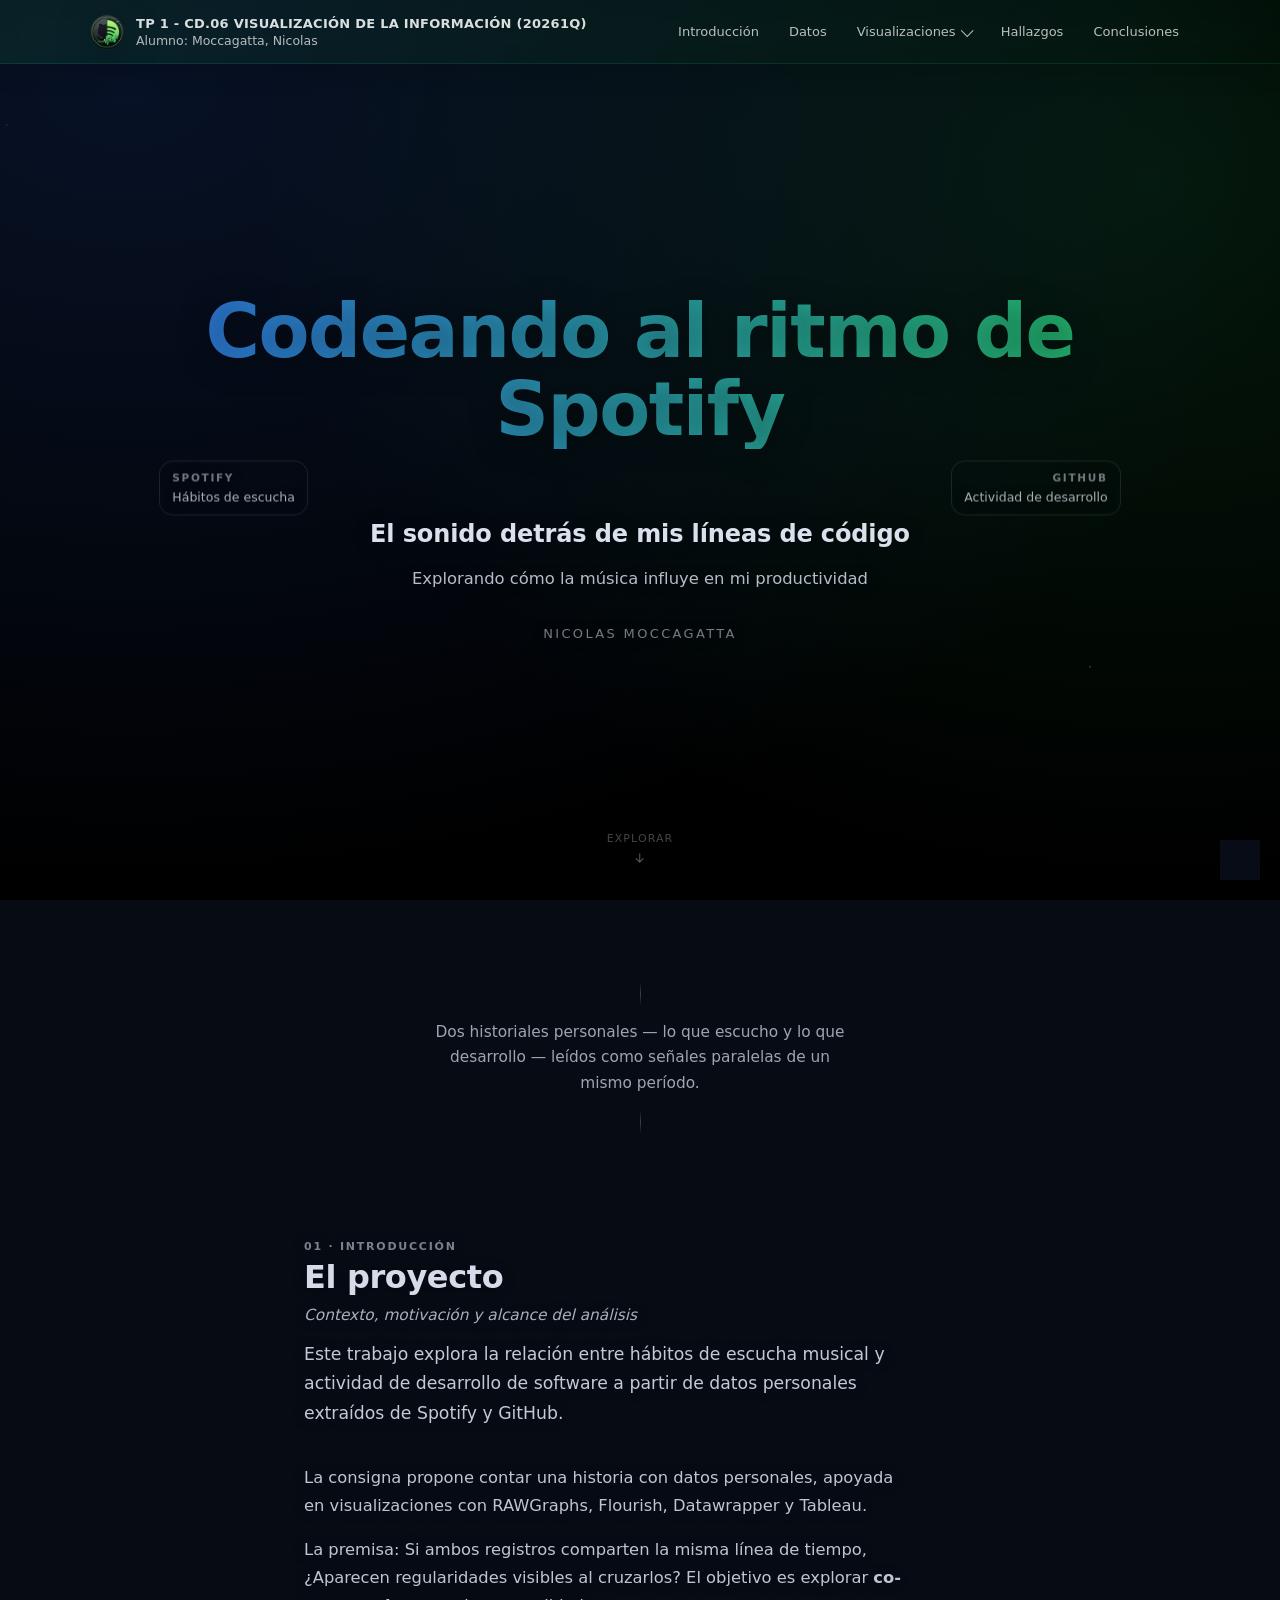
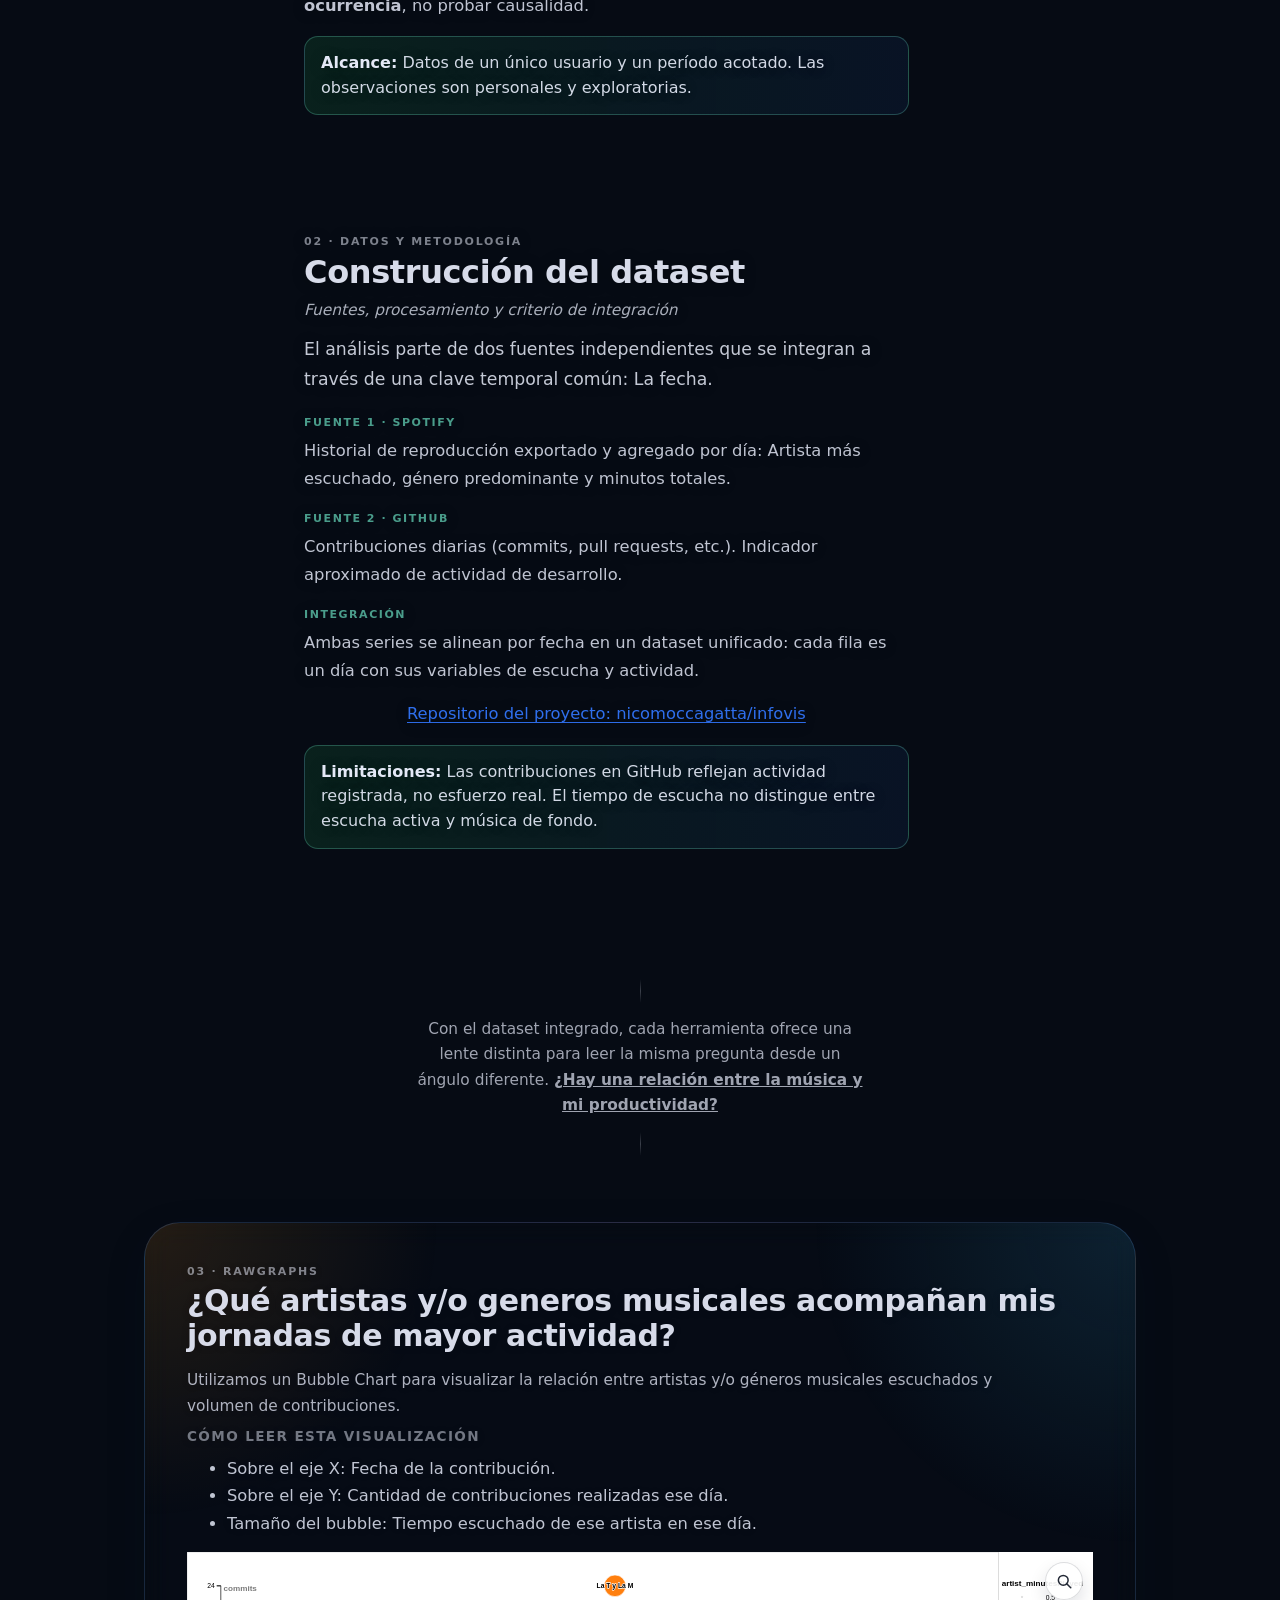
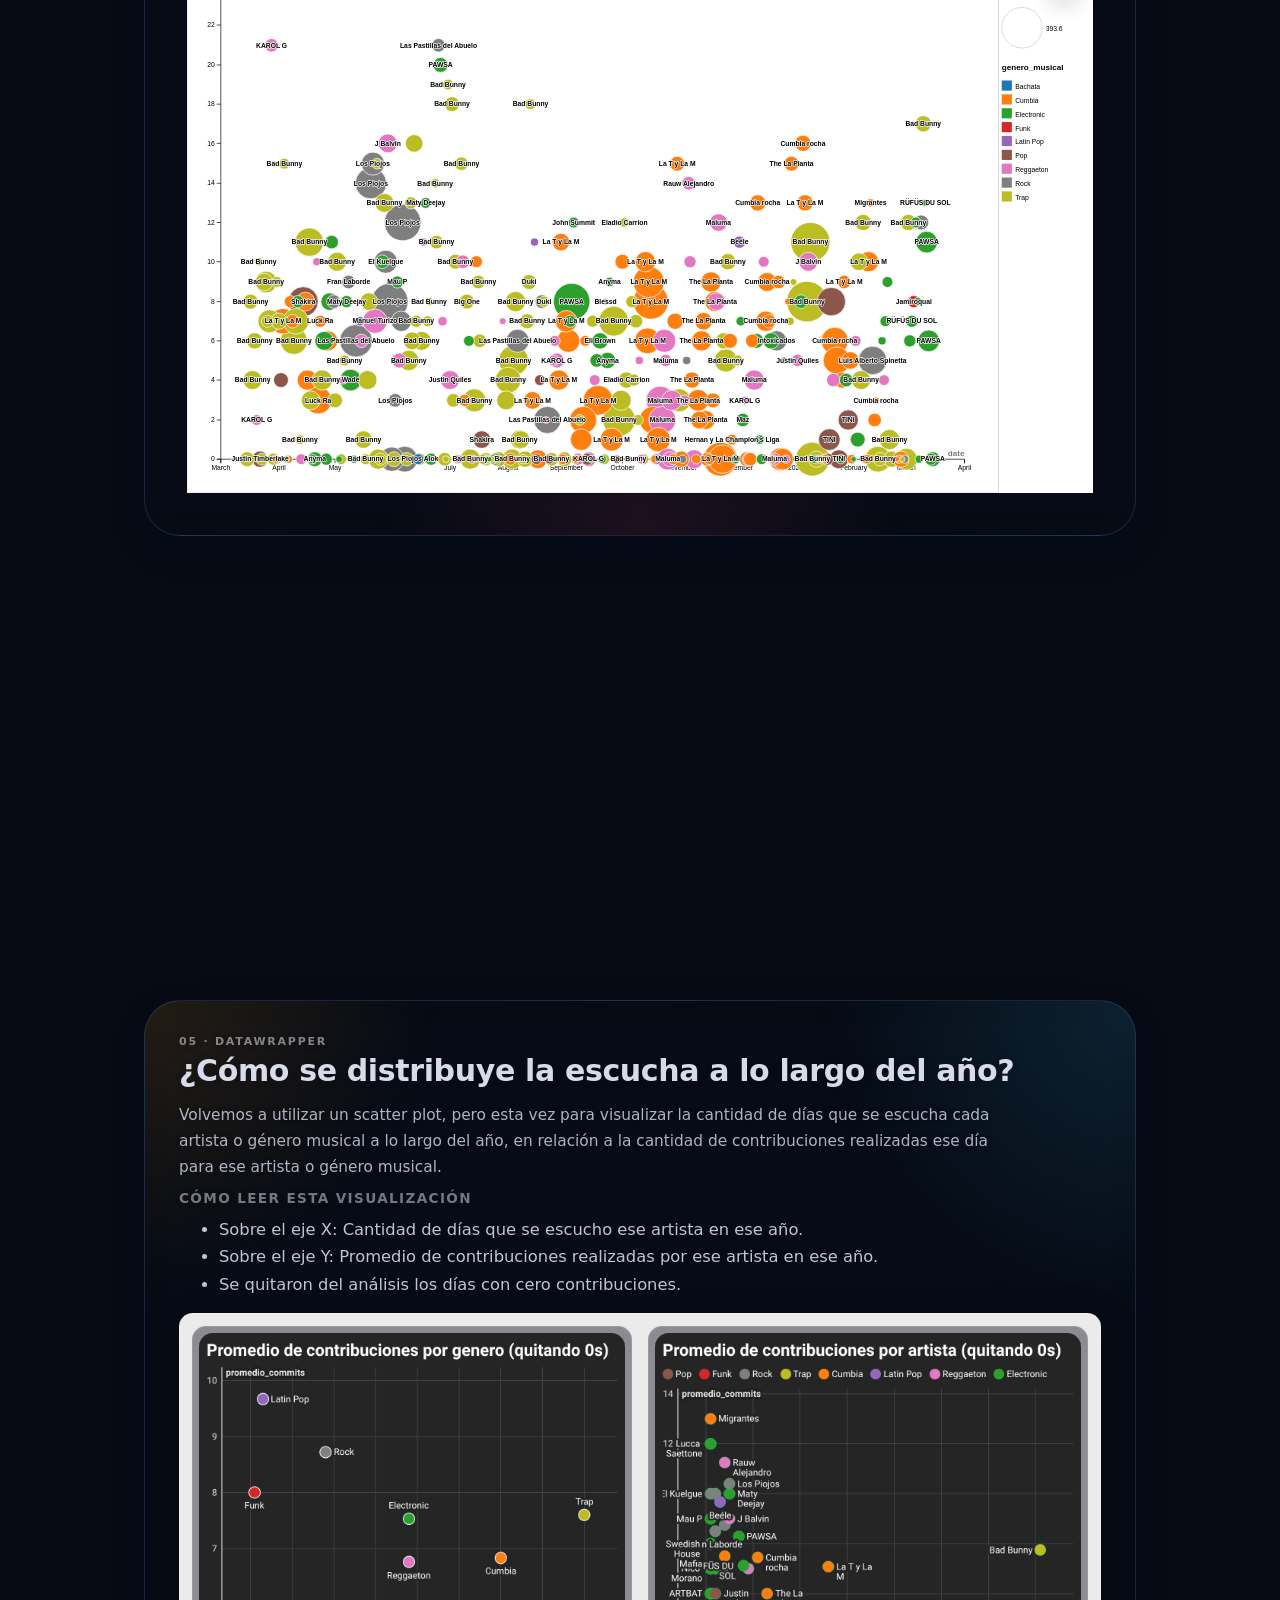
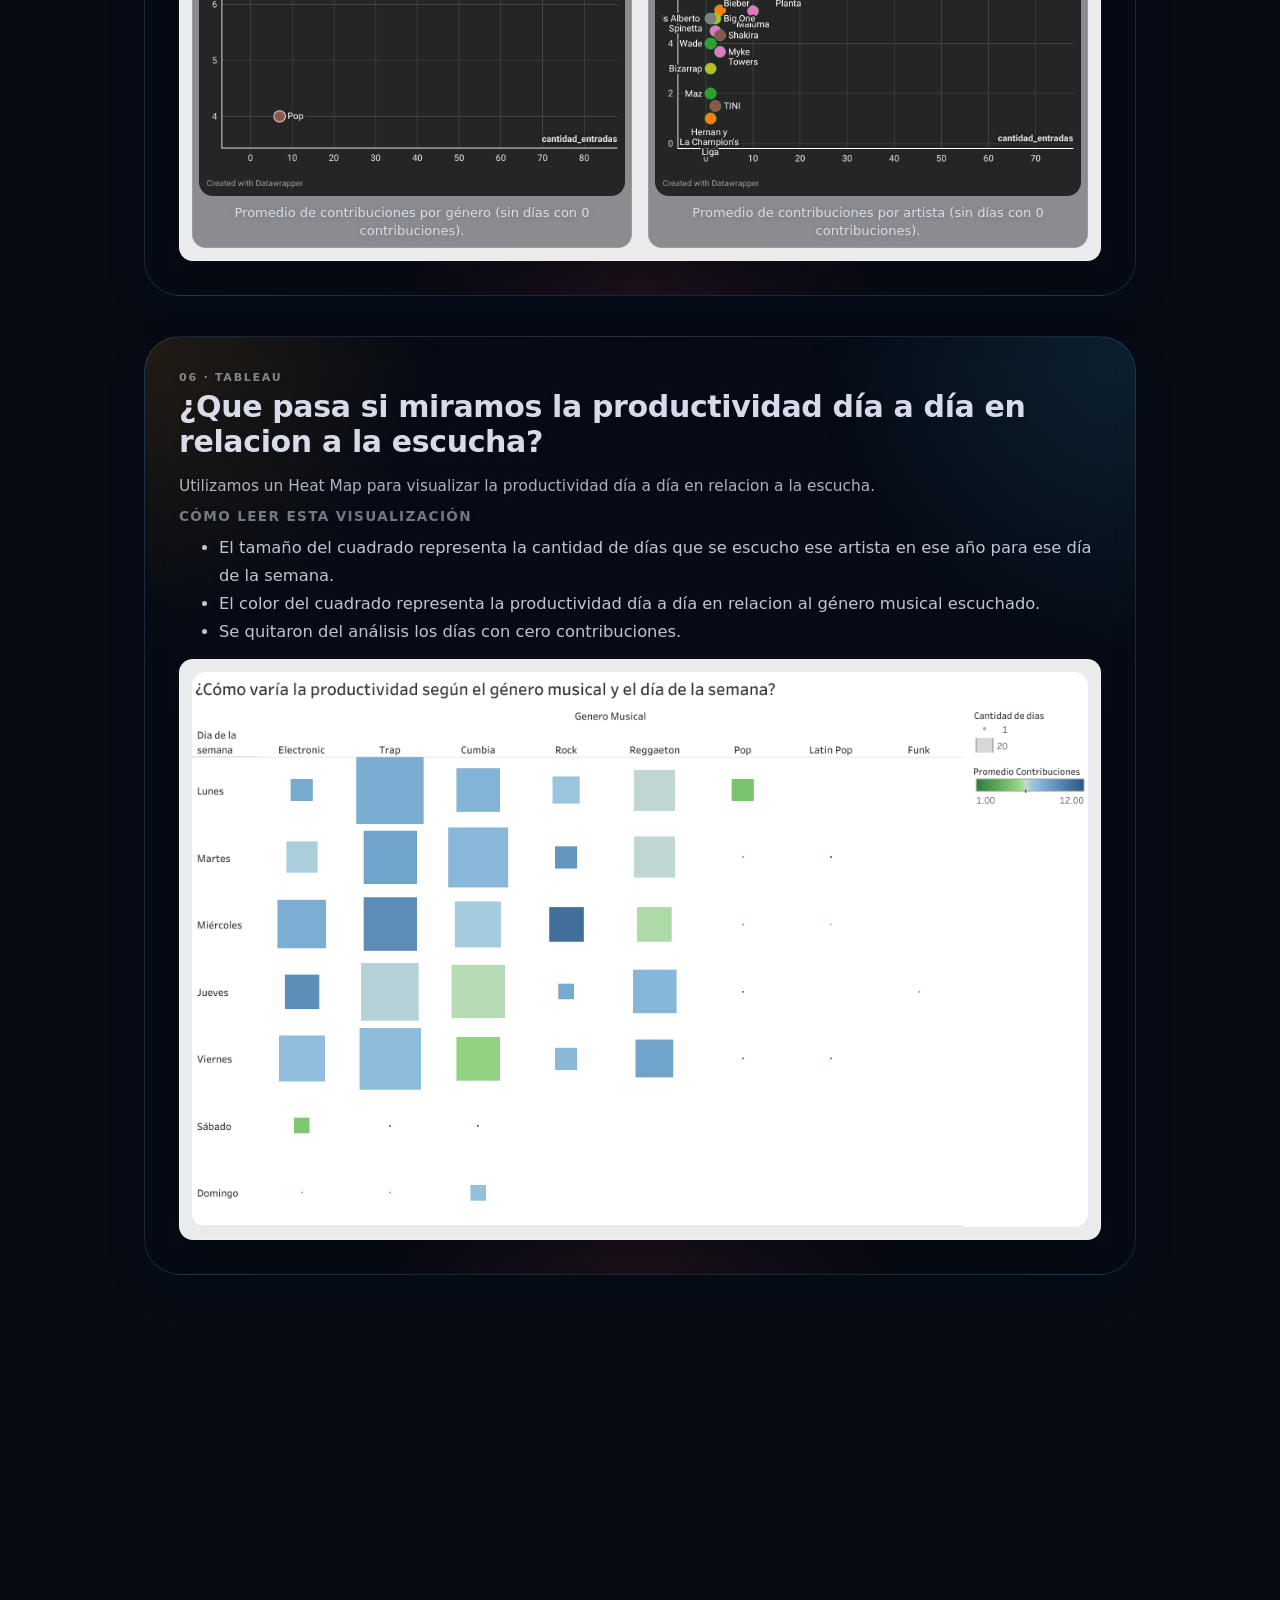
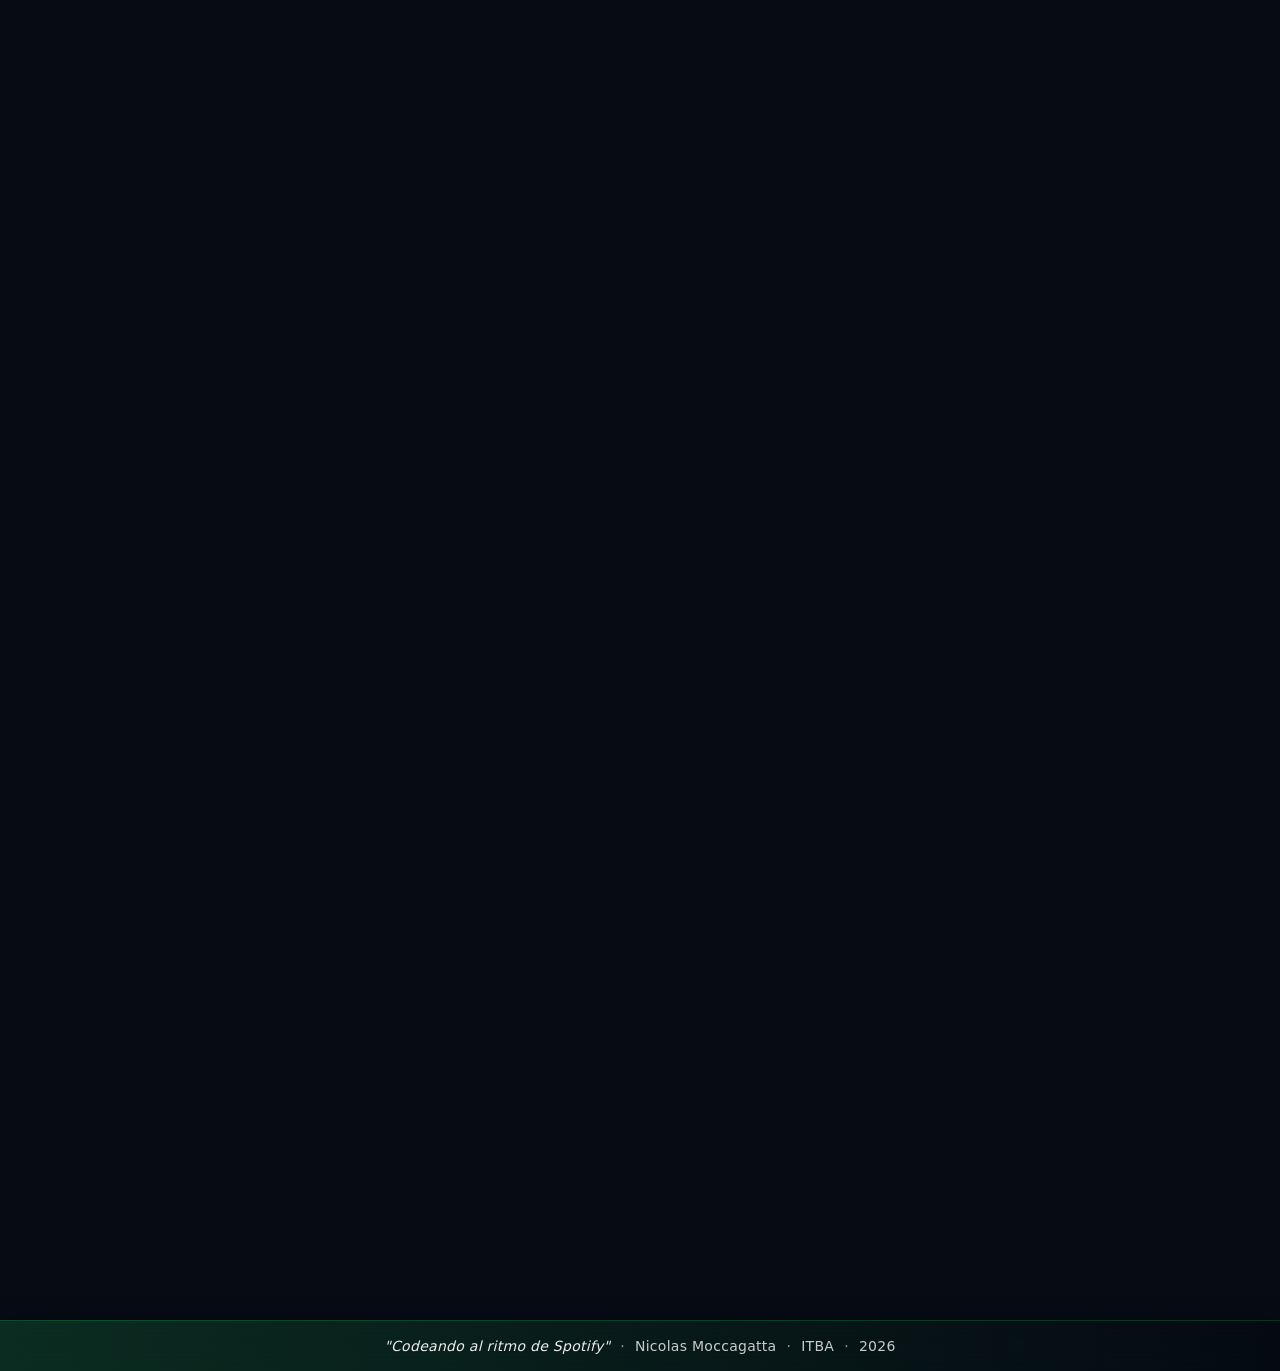
==== commit dd859fd4: "Fix body padding bottom" ====
--- a/TP1/index.html
+++ b/TP1/index.html
@@ -22,7 +22,7 @@
       body {
         margin: 0;
         min-height: 100vh;
-        padding: var(--topbar-h) 0 24px;
+        padding: var(--topbar-h) 0 0;
         background-color: var(--bg);
         background-image: radial-gradient(1200px 800px at 10% 10%, rgba(47, 111, 237, 0.16), transparent),
           radial-gradient(900px 700px at 90% 20%, rgba(34, 197, 94, 0.12), transparent),
